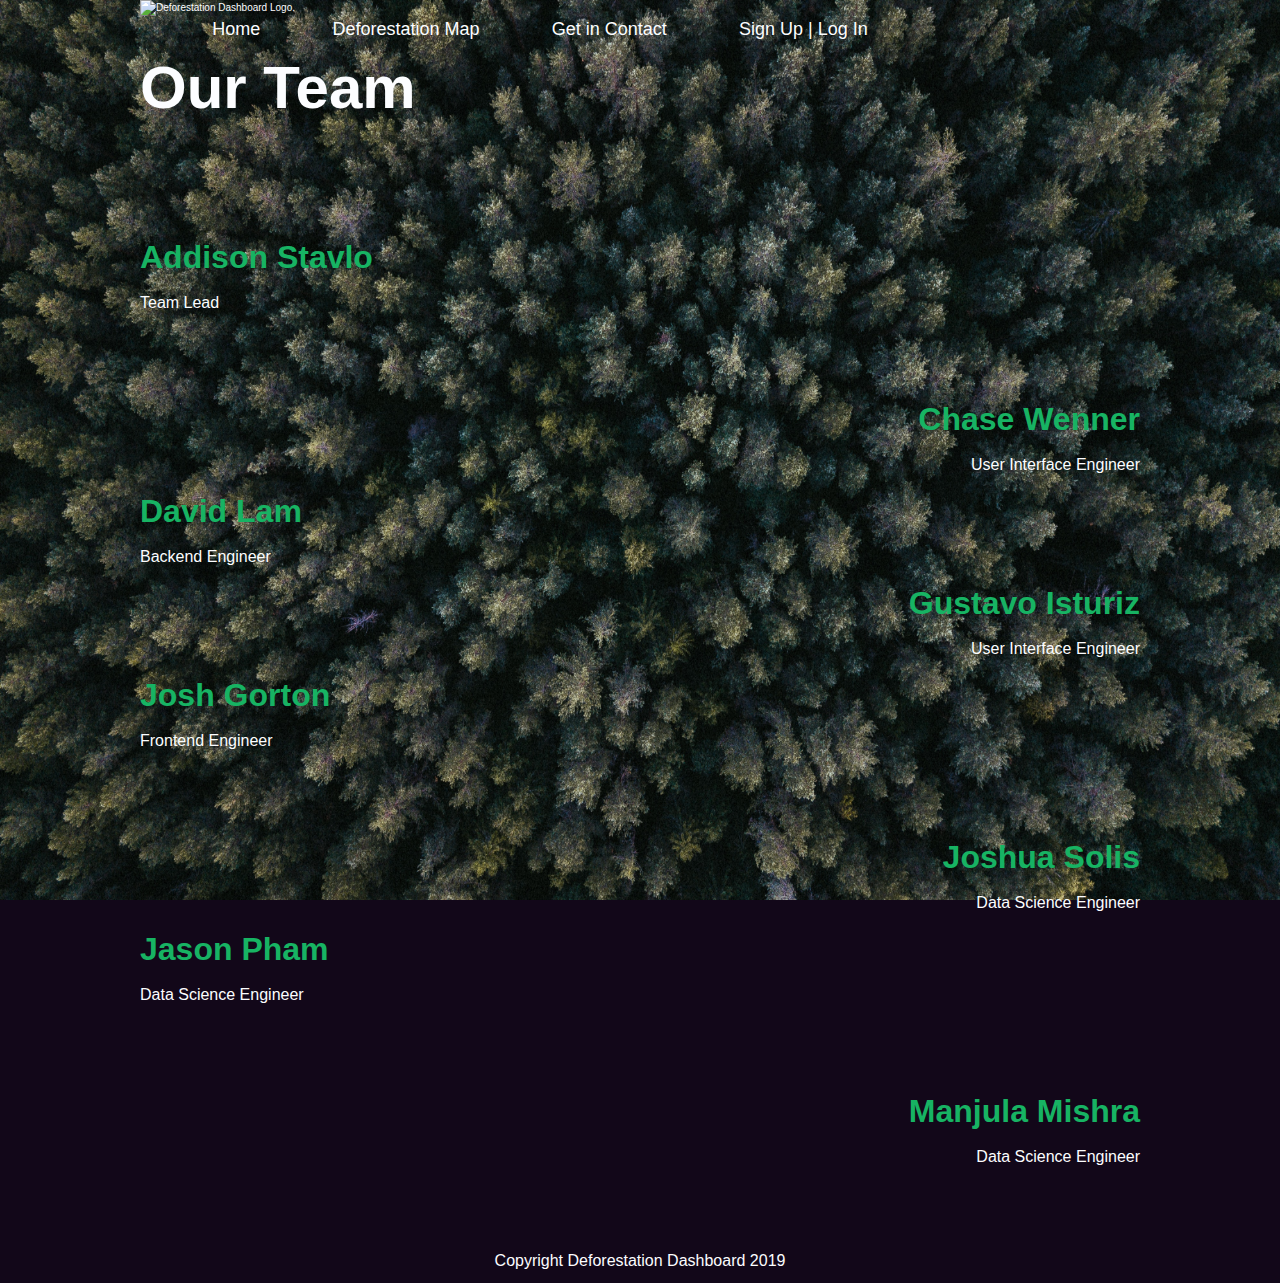
==== about.html @ 7e75ecd2 "Begin about page and tweaks" ====
<!doctype html>

<html lang="en">

<head>

    <meta charset="utf-8">
    <title>Deforestation Dashboard</title>
    <link rel="stylesheet" href="/css/index.css">
    <meta name="viewport" content="width=device-width, initial-scale=1">

</head>

<body>
    <div class="container">

        <div class="top-container-about">
            <div class="header-section">
                <img class="logo" src="./resources/tree-logo.png" alt="Deforestation Dashboard Logo.">
                <nav>
                    <a href="./index.html" id="home">Home</a>
                    <a href="https://focused-edison-779938.netlify.com/" id="dMap">Deforestation Map</a>
                    <a href="#" id="getInContact">Get in Contact</a>
                    <a href="#">Sign Up | Log In</a>
                </nav>
            </div>

            <div class="body-content">
                <img id="forest-about" src="./Resources/forest-about.jpg" alt="Overhead forest photograph.">
                <h1 style="margin-bottom: 10rem">Our Team</h1>
                <h2>Addison Stavlo</h2>
                <div class="paragraph-content">
                    <p>Team Lead</p>
                </div>
                <div id="right-about-paragraph">
                    <h2>Chase Wenner</h2>
                        <p>User Interface Engineer</p>
                </div>
                <h2>David Lam</h2>
                <div class="paragraph-content">
                    <p>Backend Engineer</p>
                    <div id="right-about-paragraph">
                        <h2>Gustavo Isturiz</h2>
                            <p>User Interface Engineer</p>
                    </div>
                    <h2>Josh Gorton</h2>
                    <div class="paragraph-content">
                        <p>Frontend Engineer</p>
                    </div>
                    <div id="right-about-paragraph">
                        <h2>Joshua Solis</h2>
                            <p>Data Science Engineer</p>
                    </div>
                    <h2>Jason Pham</h2>
                    <div class="paragraph-content">
                        <p>Data Science Engineer</p>
                    </div>
                    <div id="right-about-paragraph">
                        <h2>Manjula Mishra</h2>
                            <p>Data Science Engineer</p>
                    </div>
                </div>
            </div>

            <footer>
                <p>Copyright Deforestation Dashboard 2019</p>
            </footer>
</body>
---- css/index.css ----
@font-face {
  font-family: 'Lato';
  font-style: normal;
  font-weight: 400;
  src: local('Lato Regular'), local('Lato-Regular'), url(https://fonts.gstatic.com/s/lato/v15/S6uyw4BMUTPHjx4wWw.ttf) format('truetype');
}
@font-face {
  font-family: 'Work Sans';
  font-style: normal;
  font-weight: 400;
  src: local('Work Sans'), local('WorkSans-Regular'), url(https://fonts.gstatic.com/s/worksans/v4/QGYsz_wNahGAdqQ43Rh_fKDs.ttf) format('truetype');
}
/**
 * Global Reset of all HTML Elements
 *
 * Resetting all of our HTML Elements ensures a smoother
 * visual transition between browsers. If you don't believe me,
 * try temporarily commenting out this block of code, then go
 * and look at Mozilla versus Safari, both good browsers with
 * a good implementation of CSS. The thing is, all browser CSS
 * defaults are different and at the end of the day if visual
 * consistency is what we're shooting for, then we need to
 * make sure we're resetting all spacing elements.
 *
 */
html,
body {
  border: 0;
  font-family: "Helvetica-Neue", "Helvetica", Arial, sans-serif;
  line-height: 1.5;
  margin: 0;
  padding: 0;
}
div,
span,
object,
iframe,
img,
table,
caption,
thead,
tbody,
tfoot,
tr,
tr,
td,
article,
aside,
canvas,
details,
figure,
hgroup,
menu,
nav,
footer,
header,
section,
summary,
mark,
audio,
video {
  border: 0;
  margin: 0;
  padding: 0;
}
h1,
h2,
h3,
h4,
h5,
h6,
p,
blockquote,
pre,
a,
abbr,
address,
cit,
code,
del,
dfn,
em,
ins,
q,
samp,
small,
strong,
sub,
sup,
b,
i,
hr,
dl,
dt,
dd,
ol,
ul,
li,
fieldset,
legend,
label {
  border: 0;
  font-size: 100%;
  vertical-align: baseline;
  margin: 0;
  padding: 0;
}
article,
aside,
canvas,
figure,
figure img,
figcaption,
hgroup,
footer,
header,
nav,
section,
audio,
video {
  display: block;
}
table {
  border-collapse: separate;
  border-spacing: 0;
}
table caption,
table th,
table td {
  text-align: left;
  vertical-align: middle;
}
a img {
  border: 0;
}
:focus {
  outline: 0;
}
* {
  box-sizing: border-box;
}
html {
  font-size: 62.5%;
}
body {
  background-color: #120719;
  padding: 0 2rem;
}
html,
body {
  font-family: 'Work Sans', sans-serif;
  color: #FCFDFF;
}
h1,
h2,
h3,
h4,
h5 {
  font-family: 'Lato', sans-serif;
  color: #FCFDFF;
}
h1 {
  font-size: 4rem;
}
h2 {
  font-size: 3.2rem;
  padding-bottom: 10px;
}
h4 {
  font-size: 2.5rem;
  padding-bottom: 10px;
}
p {
  max-width: 50%;
  line-height: 1.5;
  font-size: 1.6rem;
  padding-bottom: 10px;
}
img {
  max-width: 100%;
  height: auto;
}
.container {
  max-width: 1000px;
  width: 100%;
  margin: 0 auto;
}
.header-section nav {
  display: flex;
  justify-content: space-evenly;
  width: 800px;
  font-size: 1.8rem;
}
@media (max-width: 840px) {
  .header-section nav {
    justify-content: space-evenly;
    font-size: 1.4rem;
  }
}
@media (max-width: 600px) {
  .header-section nav {
    justify-content: flex-end;
  }
}
.header-section nav a {
  color: #FCFDFF;
  text-decoration: none;
}
@media (max-width: 600px) {
  #dMap,
  #aboutUs,
  #getInContact,
  #home {
    display: none;
  }
}
.video-wrapper {
  height: 100vh;
}
.top-container .header-section {
  position: relative;
  width: 100%;
  height: 30vh;
  overflow: hidden;
  display: flex;
  align-items: flex-start;
  justify-content: space-around;
  margin: 30px 0;
  z-index: 1;
}
@media (max-width: 1040px) {
  .top-container .header-section {
    height: 20vh;
  }
}
@media (max-width: 840px) {
  .top-container .header-section {
    height: 50px;
    margin: 0;
    margin-top: 30px;
  }
}
#forestVideo {
  position: absolute;
  top: 0;
  left: 0;
  width: 100%;
}
h1 {
  font-size: 6rem;
}
@media (max-width: 1040px) {
  h1 {
    font-size: 4rem;
  }
}
@media (max-width: 840px) {
  h1 {
    font-size: 3rem;
  }
}
.top-container .title-section {
  position: relative;
  width: 100%;
  height: 70vh;
  overflow: hidden;
  z-index: 1;
}
@media (max-width: 1040px) {
  .top-container .title-section {
    height: 55vh;
  }
}
@media (max-width: 840px) {
  .top-container .title-section {
    height: 55vh;
  }
}
@media (max-width: 600px) {
  .top-container .title-section {
    height: 35vh;
  }
}
.top-container .title-section .title-button {
  background-color: #120719;
  color: #17B363;
  border-color: #17B363;
  opacity: 0.9;
  font-size: 1.6rem;
  margin-top: 32px;
  height: 6rem;
  width: 18rem;
  border-radius: 4px;
  cursor: pointer;
}
h2,
h4 {
  color: #17B363;
}
.contact {
  margin-top: 30px;
}
.top-content {
  margin-top: 50px 20px;
}
.paragraph-content {
  margin-bottom: 7rem;
}
#right-paragraph {
  display: flex;
  flex-direction: column;
  align-items: flex-end;
}
#right-about-paragraph {
  display: flex;
  flex-direction: column;
  align-items: flex-end;
}
#right-paragraph .paragraph-content {
  display: flex;
  flex-direction: column;
  align-items: flex-end;
}
footer {
  margin-top: 30px;
  width: 100%;
  display: flex;
  justify-content: center;
}
.top-container-about .header-section nav {
  display: flex;
  justify-content: space-evenly;
  width: 800px;
  font-size: 1.8rem;
}
@media (max-width: 840px) {
  .top-container-about .header-section nav {
    justify-content: space-evenly;
    font-size: 1.4rem;
  }
}
@media (max-width: 600px) {
  .top-container-about .header-section nav {
    justify-content: flex-end;
  }
}
.top-container-about .header-section nav a {
  color: #FCFDFF;
  text-decoration: none;
}
#forest-about {
  position: absolute;
  top: 0;
  left: 0;
  height: 100vh;
  width: 100%;
  z-index: -1;
}
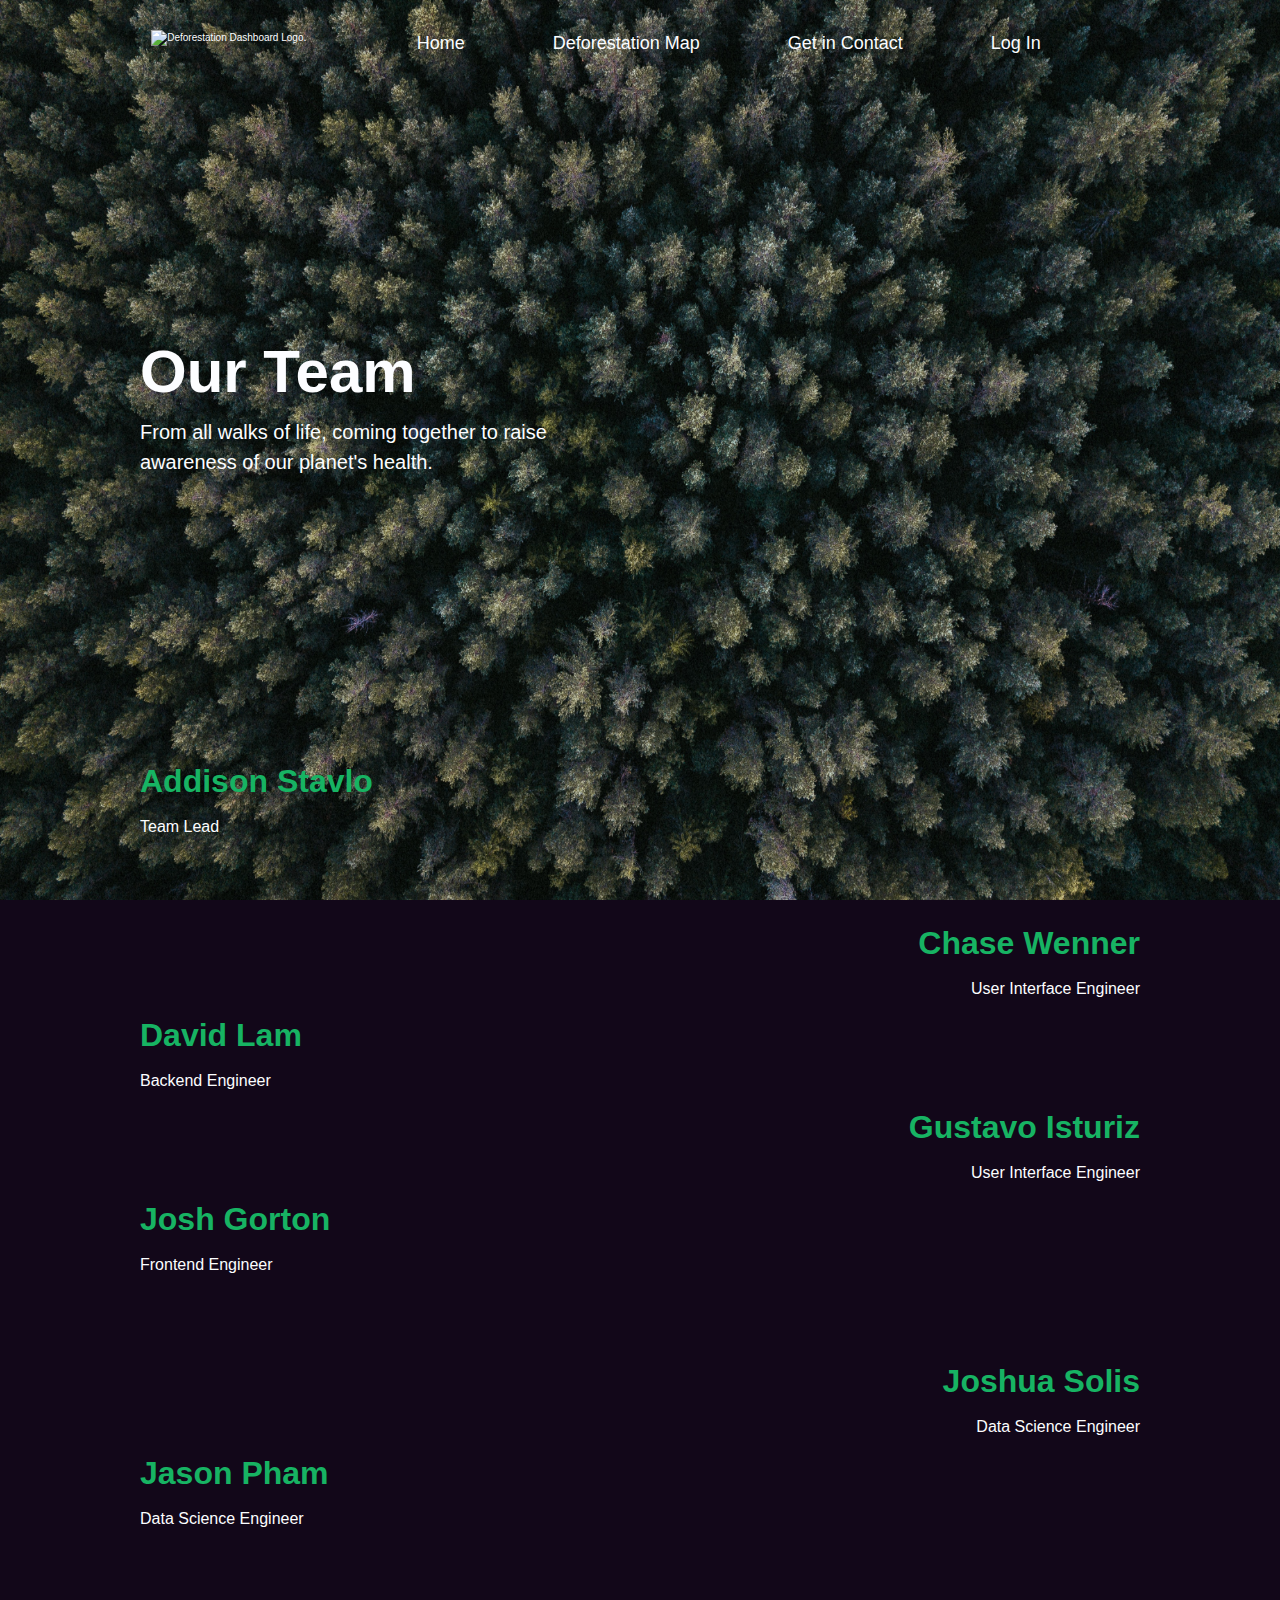
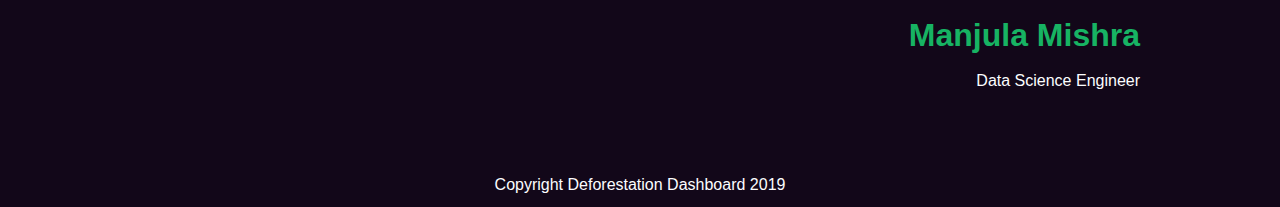
==== commit 8b210206: "Header fixes about page" ====
--- a/about.html
+++ b/about.html
@@ -21,13 +21,16 @@
                     <a href="./index.html" id="home">Home</a>
                     <a href="https://focused-edison-779938.netlify.com/" id="dMap">Deforestation Map</a>
                     <a href="#" id="getInContact">Get in Contact</a>
-                    <a href="#">Sign Up | Log In</a>
+                    <a href="#">Log In</a>
                 </nav>
             </div>
 
             <div class="body-content">
                 <img id="forest-about" src="./Resources/forest-about.jpg" alt="Overhead forest photograph.">
-                <h1 style="margin-bottom: 10rem">Our Team</h1>
+                <div class="title-content">
+                <h1>Our Team</h1>
+                <p >From all walks of life, coming together to raise awareness of our planet's health.</p>
+            </div>
                 <h2>Addison Stavlo</h2>
                 <div class="paragraph-content">
                     <p>Team Lead</p>
--- a/css/index.css
+++ b/css/index.css
@@ -327,26 +327,22 @@
   display: flex;
   justify-content: center;
 }
-.top-container-about .header-section nav {
-  display: flex;
-  justify-content: space-evenly;
-  width: 800px;
-  font-size: 1.8rem;
-}
-@media (max-width: 840px) {
-  .top-container-about .header-section nav {
-    justify-content: space-evenly;
-    font-size: 1.4rem;
-  }
-}
-@media (max-width: 600px) {
-  .top-container-about .header-section nav {
-    justify-content: flex-end;
-  }
-}
-.top-container-about .header-section nav a {
-  color: #FCFDFF;
-  text-decoration: none;
+.top-container-about .header-section {
+  position: relative;
+  width: 100%;
+  overflow: hidden;
+  display: flex;
+  align-items: flex-start;
+  justify-content: space-around;
+  margin: 30px 0;
+  z-index: 1;
+}
+.title-content h1 {
+  margin-top: 27rem;
+}
+.title-content p {
+  margin-bottom: 27rem;
+  font-size: 2rem;
 }
 #forest-about {
   position: absolute;
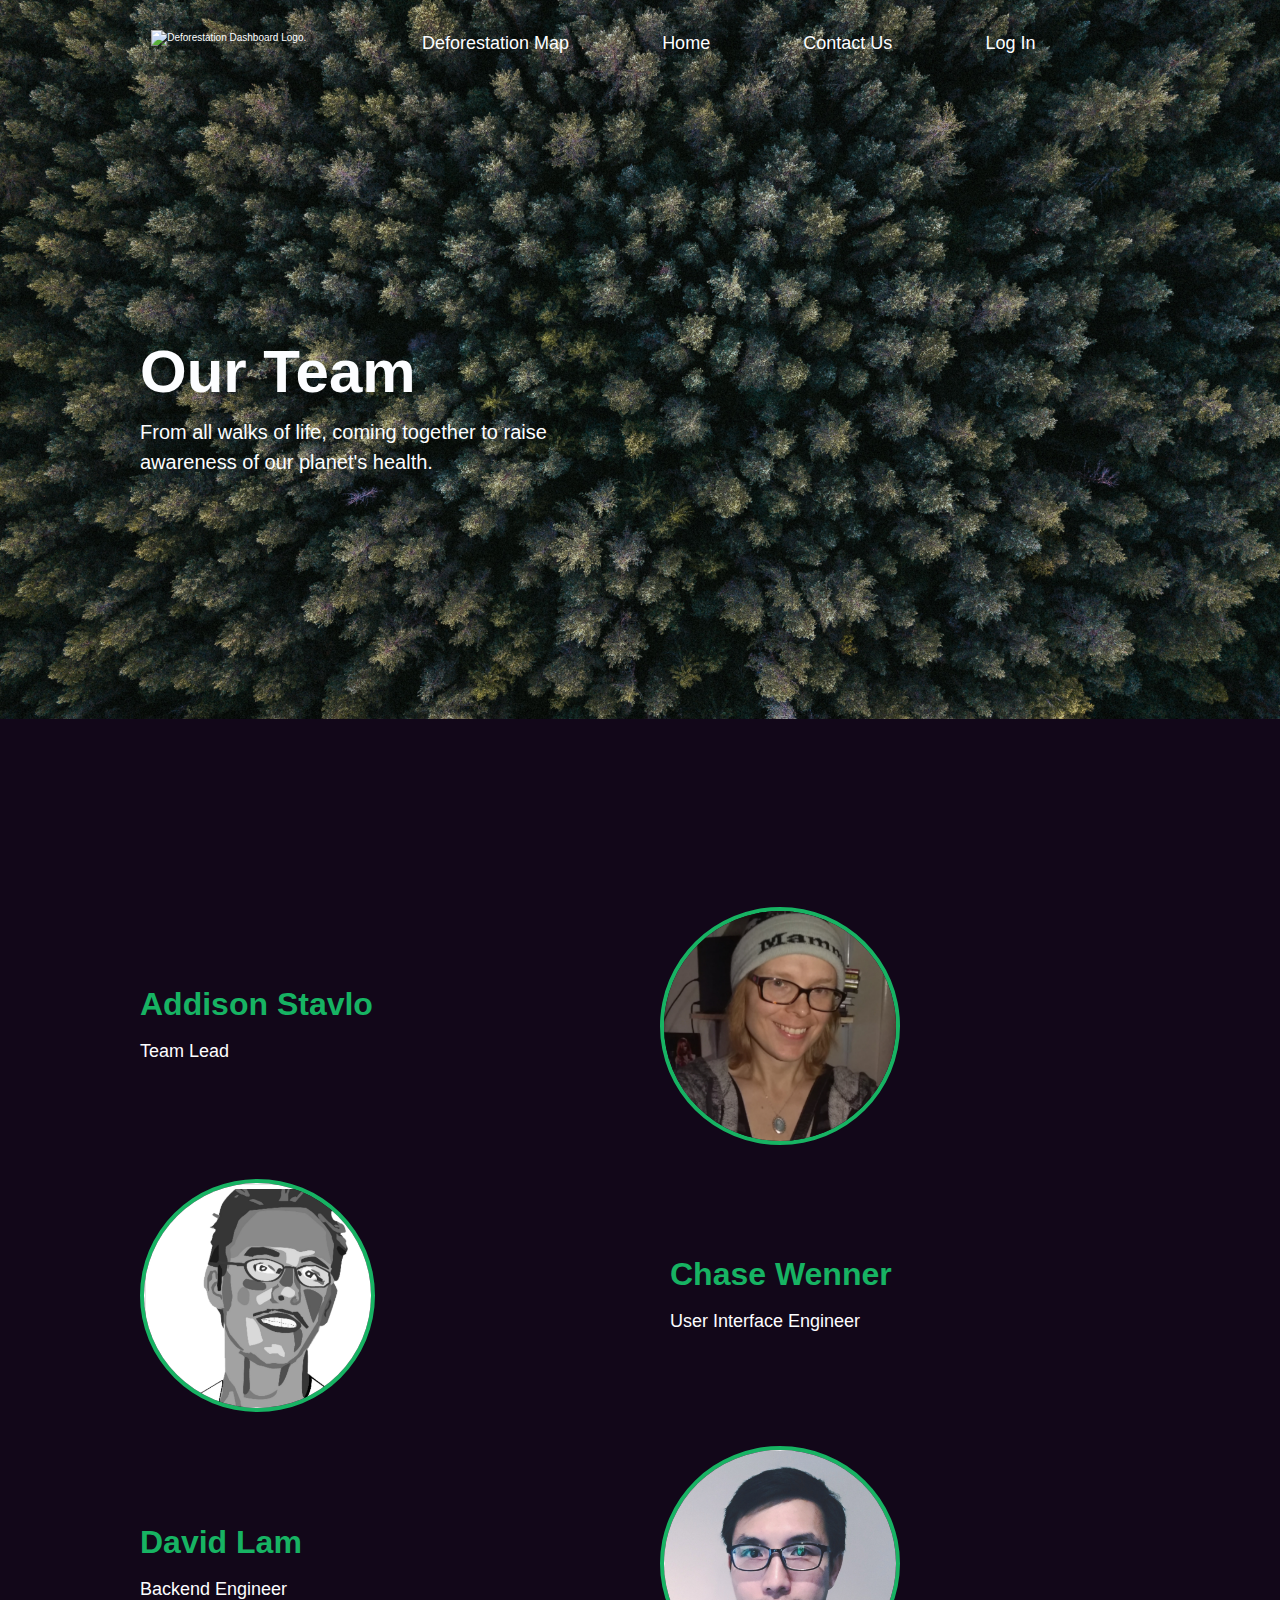
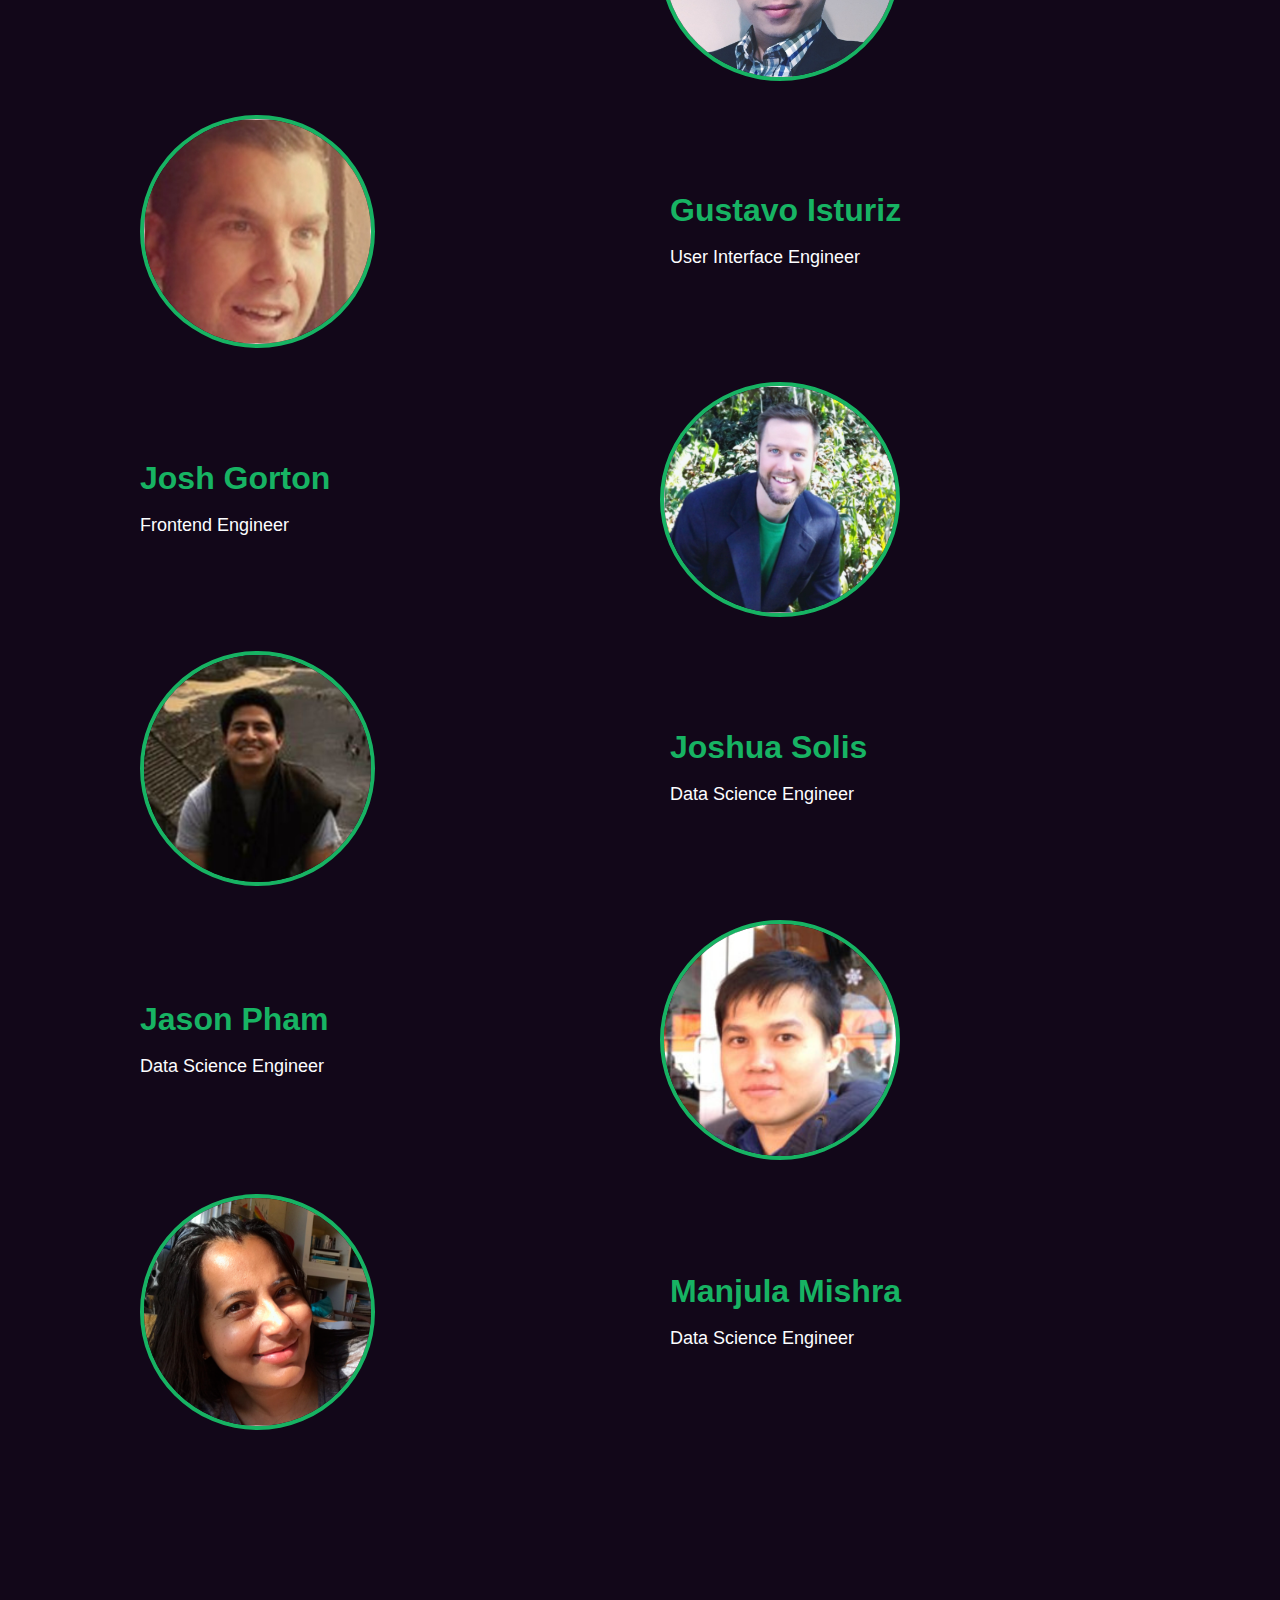
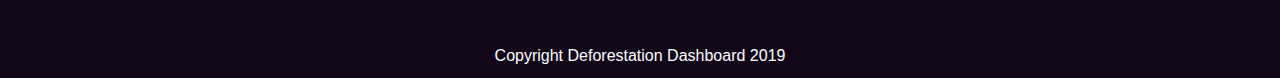
==== commit d793f18d: "About page pictures and information added" ====
--- a/about.html
+++ b/about.html
@@ -1,71 +1,156 @@
 <!doctype html>
-
 <html lang="en">
 
 <head>
 
     <meta charset="utf-8">
-    <title>Deforestation Dashboard</title>
+    <title>Deforestation Dashboard - About</title>
     <link rel="stylesheet" href="/css/index.css">
     <meta name="viewport" content="width=device-width, initial-scale=1">
 
 </head>
 
 <body>
+
     <div class="container">
 
         <div class="top-container-about">
+
             <div class="header-section">
                 <img class="logo" src="./resources/tree-logo.png" alt="Deforestation Dashboard Logo.">
                 <nav>
+                    <a href="https://focused-edison-779938.netlify.com/" id="dMap">Deforestation Map</a>
                     <a href="./index.html" id="home">Home</a>
-                    <a href="https://focused-edison-779938.netlify.com/" id="dMap">Deforestation Map</a>
-                    <a href="#" id="getInContact">Get in Contact</a>
+                    <a href="mailto:hi@deforestation.org" id="getInContact">Contact Us</a>
                     <a href="#">Log In</a>
                 </nav>
             </div>
 
-            <div class="body-content">
+            <div class="top-content">
                 <img id="forest-about" src="./Resources/forest-about.jpg" alt="Overhead forest photograph.">
+
                 <div class="title-content">
-                <h1>Our Team</h1>
-                <p >From all walks of life, coming together to raise awareness of our planet's health.</p>
+                    <h1>Our Team</h1>
+                    <p>From all walks of life, coming together to raise awareness of our planet's health.</p>
+                </div>
+
             </div>
-                <h2>Addison Stavlo</h2>
-                <div class="paragraph-content">
+
+        </div>
+
+        <div class="body-content-about">
+
+            <div class="content-section">
+
+                <div class="text-content">
+                    <h2>Addison Stavlo</h2>
                     <p>Team Lead</p>
                 </div>
-                <div id="right-about-paragraph">
-                    <h2>Chase Wenner</h2>
-                        <p>User Interface Engineer</p>
+
+                <div class="img-content">
+                    <img src="./Resources/addison.png" alt="Addison Stavlo">
                 </div>
-                <h2>David Lam</h2>
-                <div class="paragraph-content">
-                    <p>Backend Engineer</p>
-                    <div id="right-about-paragraph">
-                        <h2>Gustavo Isturiz</h2>
-                            <p>User Interface Engineer</p>
-                    </div>
-                    <h2>Josh Gorton</h2>
-                    <div class="paragraph-content">
-                        <p>Frontend Engineer</p>
-                    </div>
-                    <div id="right-about-paragraph">
-                        <h2>Joshua Solis</h2>
-                            <p>Data Science Engineer</p>
-                    </div>
-                    <h2>Jason Pham</h2>
-                    <div class="paragraph-content">
-                        <p>Data Science Engineer</p>
-                    </div>
-                    <div id="right-about-paragraph">
-                        <h2>Manjula Mishra</h2>
-                            <p>Data Science Engineer</p>
-                    </div>
-                </div>
+
             </div>
 
-            <footer>
-                <p>Copyright Deforestation Dashboard 2019</p>
-            </footer>
+            <div class="content-section inverse-content">
+
+                <div class="img-content">
+                    <img src="./Resources/chase.png" alt="Chase Wenner">
+                </div>
+
+                <div class="text-content">
+                    <h2>Chase Wenner</h2>
+                    <p>User Interface Engineer</p>
+                </div>
+
+            </div>
+
+            <div class="content-section">
+
+                <div class="text-content">
+                    <h2>David Lam</h2>
+                    <p>Backend Engineer</p>
+                </div>
+
+                <div class="img-content">
+                    <img src="./Resources/david.png" alt="David Lam">
+                </div>
+
+            </div>
+
+            <div class="content-section inverse-content">
+
+                <div class="img-content">
+                    <img src="./Resources/gustavo.png" alt="Gustavo Isturiz">
+                </div>
+
+                <div class="text-content">
+                    <h2>Gustavo Isturiz</h2>
+                    <p>User Interface Engineer</p>
+                </div>
+
+            </div>
+
+            <div class="content-section">
+
+                <div class="text-content">
+                    <h2>Josh Gorton</h2>
+                    <p>Frontend Engineer</p>
+                </div>
+
+                <div class="img-content">
+                    <img src="./Resources/josh.png" alt="Josh Gorton">
+                </div>
+
+            </div>
+
+            <div class="content-section inverse-content">
+
+                <div class="img-content">
+                    <img src="./Resources/joshua.png" alt="Joshua Solis">
+                </div>
+
+                <div class="text-content">
+                    <h2>Joshua Solis</h2>
+                    <p>Data Science Engineer</p>
+                </div>
+
+            </div>
+
+        <div class="content-section">
+
+            <div class="text-content">
+                <h2>Jason Pham</h2>
+                <p>Data Science Engineer</p>
+            </div>
+
+            <div class="img-content">
+                <img src="./Resources/jason.jpeg" alt="Jason Pham">
+            </div>
+
+        </div>
+
+        <div class="content-section inverse-content">
+
+            <div class="img-content">
+                <img src="./Resources/manjula.png" alt="Manjula Mishra">
+            </div>
+
+            <div class="text-content">
+                <h2>Manjula Mishra</h2>
+                <p>Data Science Engineer</p>
+            </div>
+
+        </div>
+
+    </div>
+
+
+    </div>
+
+    <footer>
+        <p>Copyright Deforestation Dashboard 2019</p>
+    </footer>
+
 </body>--- a/css/index.css
+++ b/css/index.css
@@ -187,6 +187,7 @@
 }
 .header-section nav {
   display: flex;
+  align-items: center;
   justify-content: space-evenly;
   width: 800px;
   font-size: 1.8rem;
@@ -199,20 +200,12 @@
 }
 @media (max-width: 600px) {
   .header-section nav {
-    justify-content: flex-end;
+    font-size: 1.2rem;
   }
 }
 .header-section nav a {
   color: #FCFDFF;
   text-decoration: none;
-}
-@media (max-width: 600px) {
-  #dMap,
-  #aboutUs,
-  #getInContact,
-  #home {
-    display: none;
-  }
 }
 .video-wrapper {
   height: 100vh;
@@ -311,11 +304,6 @@
   flex-direction: column;
   align-items: flex-end;
 }
-#right-about-paragraph {
-  display: flex;
-  flex-direction: column;
-  align-items: flex-end;
-}
 #right-paragraph .paragraph-content {
   display: flex;
   flex-direction: column;
@@ -348,7 +336,75 @@
   position: absolute;
   top: 0;
   left: 0;
-  height: 100vh;
   width: 100%;
   z-index: -1;
 }
+.body-content-about {
+  padding: 15rem 0;
+  width: 100%;
+}
+.body-content-about .content-section {
+  width: 100%;
+  display: flex;
+  flex-wrap: wrap;
+  justify-content: space-between;
+  align-items: center;
+}
+@media (max-width: 840px) {
+  .body-content-about .content-section {
+    flex-direction: column;
+    align-content: center;
+    padding-bottom: 20px;
+  }
+}
+.body-content-about .content-section .text-content {
+  width: 48%;
+}
+.body-content-about .content-section .text-content p {
+  font-size: 1.8rem;
+}
+@media (max-width: 840px) {
+  .body-content-about .content-section .text-content {
+    width: 100%;
+    padding: 0 20px;
+  }
+}
+.body-content-about .content-section .img-content {
+  width: 48%;
+}
+@media (max-width: 840px) {
+  .body-content-about .content-section .img-content {
+    width: 100%;
+    margin: 0;
+    padding: 0px 25px;
+  }
+}
+.body-content-about .content-section .img-content img {
+  border-radius: 50%;
+  height: 50%;
+  width: 50%;
+  border: 4px solid #17B363;
+}
+.body-content-about .inverse-content {
+  width: 100%;
+  padding: 30px 0;
+  display: flex;
+  flex-wrap: wrap;
+  justify-content: space-between;
+  align-items: center;
+}
+@media (max-width: 840px) {
+  .body-content-about .inverse-content {
+    flex-direction: column-reverse;
+    align-content: center;
+    padding-bottom: 20px;
+  }
+}
+.body-content-about .inverse-content .text-content {
+  padding-left: 1%;
+  padding-right: 0;
+}
+.body-content-about .inverse-content .img-content {
+  padding-right: 1%;
+  padding-left: 0;
+}
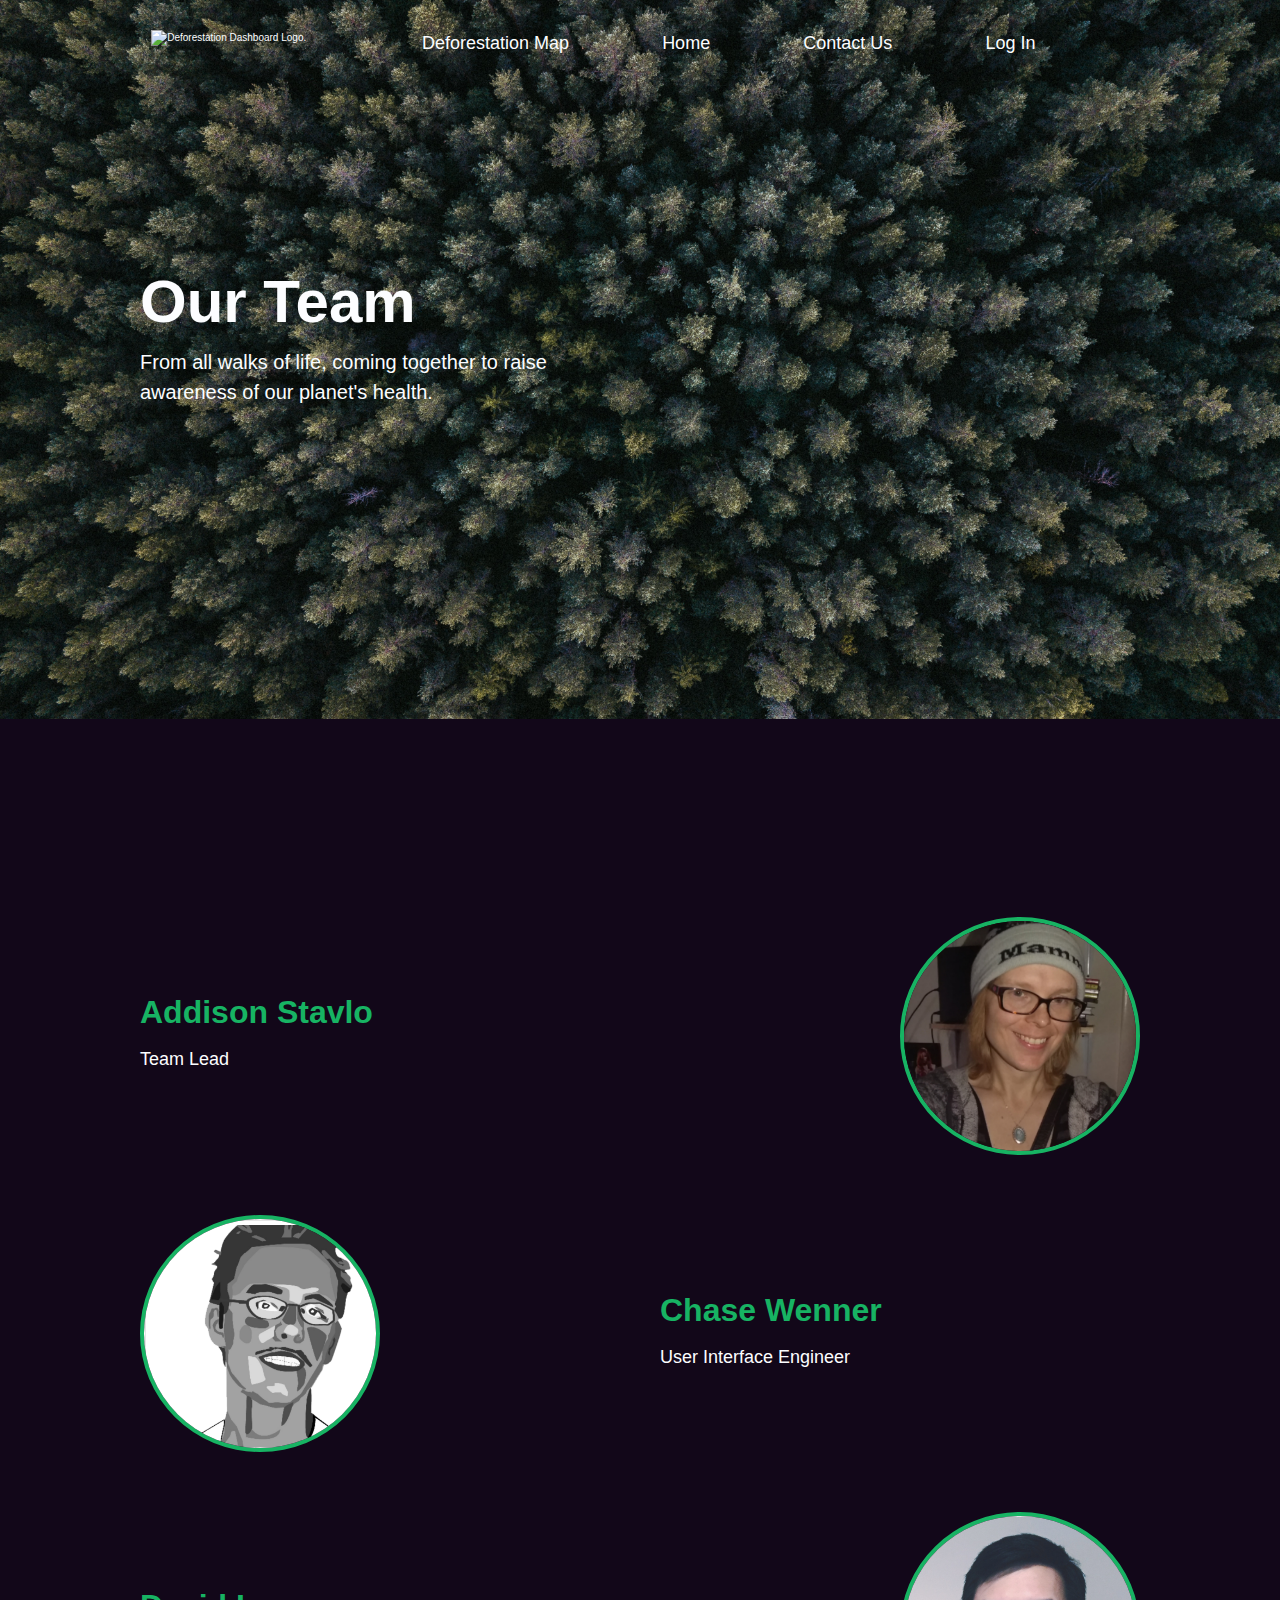
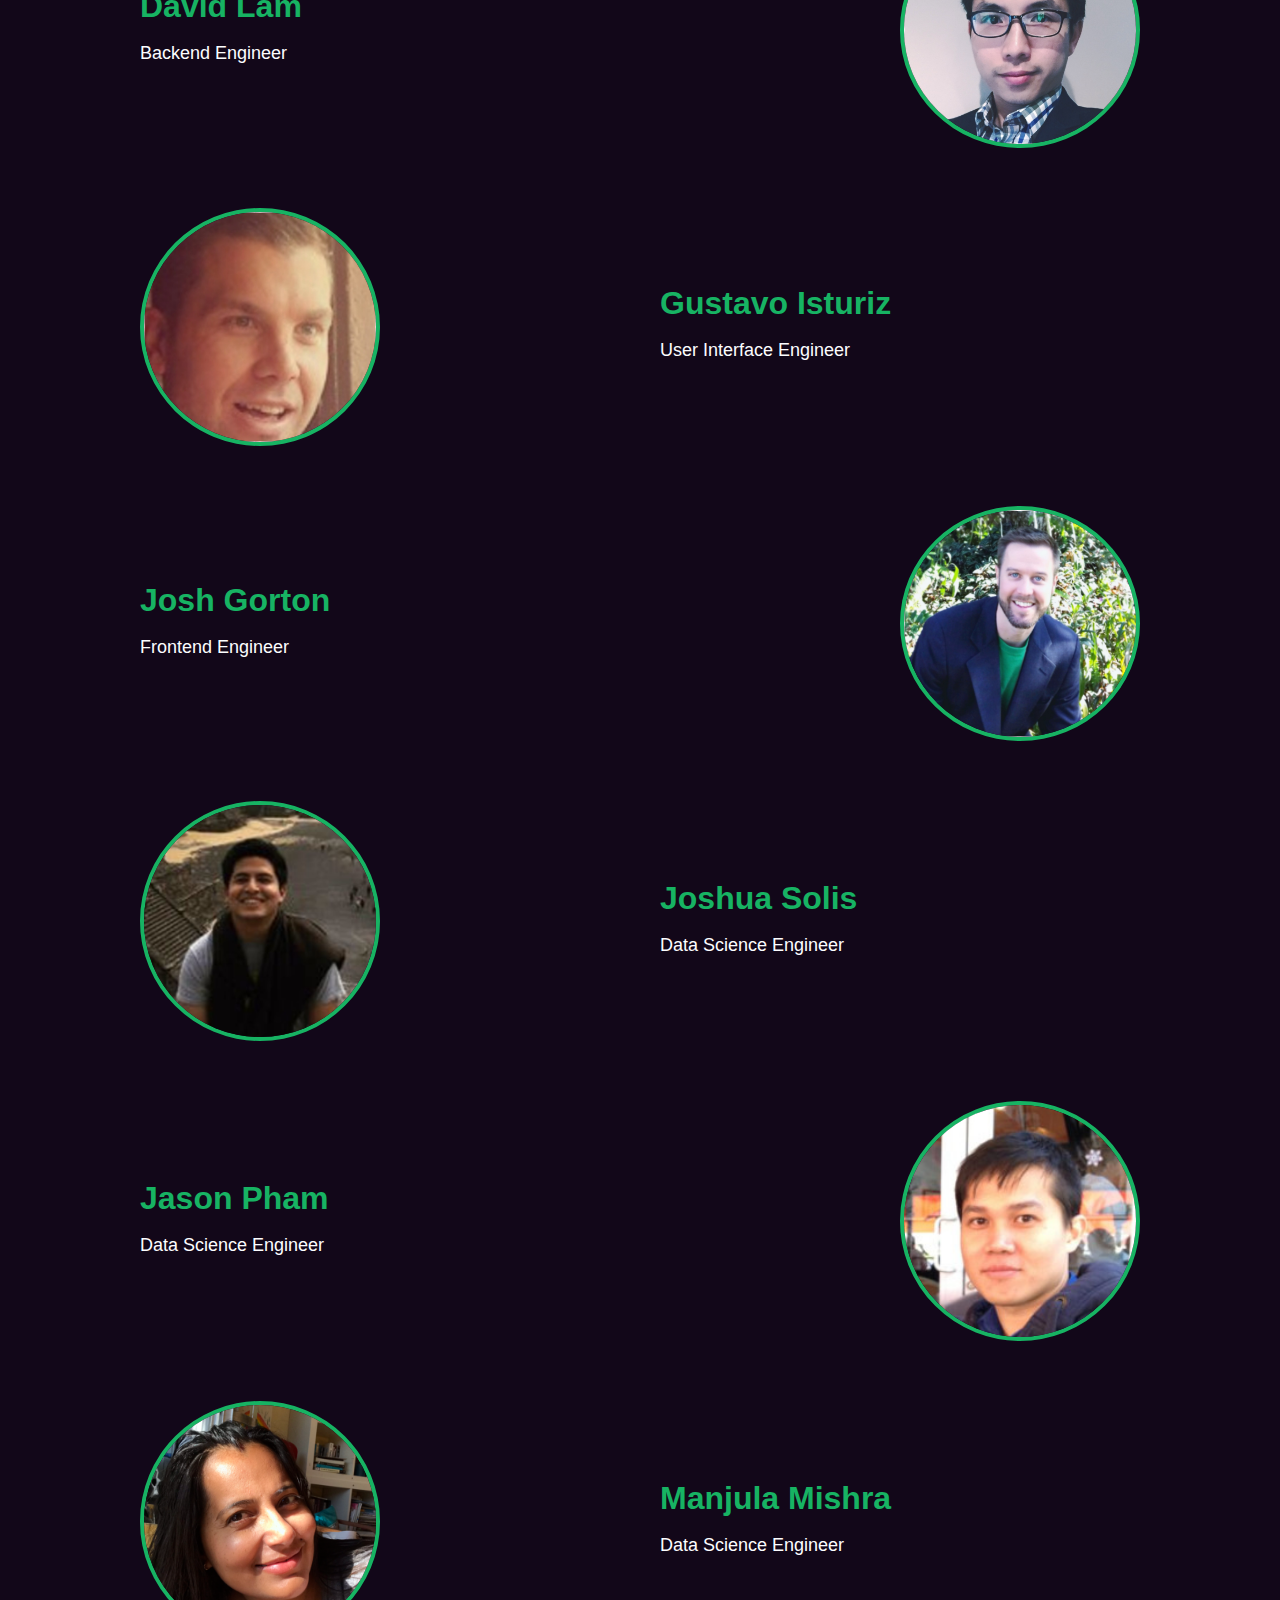
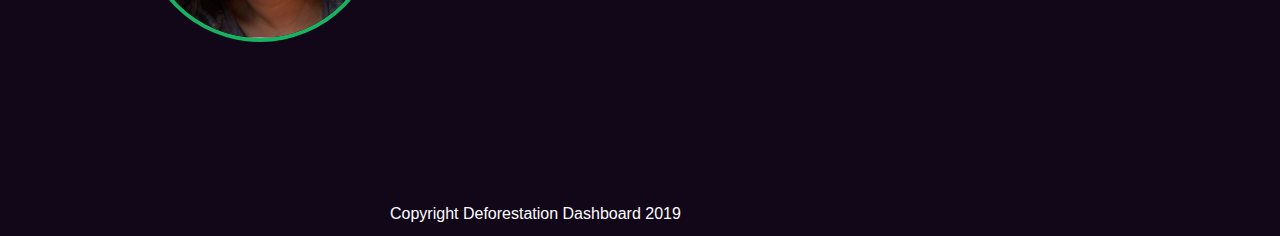
==== commit e8fd6ab1: "Home page icons and responsiveness fixes" ====
--- a/about.html
+++ b/about.html
@@ -7,6 +7,9 @@
     <title>Deforestation Dashboard - About</title>
     <link rel="stylesheet" href="/css/index.css">
     <meta name="viewport" content="width=device-width, initial-scale=1">
+    <!-- Font Awesome -->
+    <link rel="stylesheet" href="https://use.fontawesome.com/releases/v5.8.1/css/all.css"
+        integrity="sha384-50oBUHEmvpQ+1lW4y57PTFmhCaXp0ML5d60M1M7uH2+nqUivzIebhndOJK28anvf" crossorigin="anonymous" />
 
 </head>
 
@@ -45,6 +48,8 @@
                 <div class="text-content">
                     <h2>Addison Stavlo</h2>
                     <p>Team Lead</p>
+                    <a href="https://github.com/Addison-Stavlo" target="_blank"><i class="fab fa-github-square fa-3x"
+                            style="color:#17B363;"></i></a>
                 </div>
 
                 <div class="img-content">
@@ -55,13 +60,15 @@
 
             <div class="content-section inverse-content">
 
-                <div class="img-content">
+                <div class="img-content-inverse">
                     <img src="./Resources/chase.png" alt="Chase Wenner">
                 </div>
 
                 <div class="text-content">
                     <h2>Chase Wenner</h2>
                     <p>User Interface Engineer</p>
+                    <a href="https://github.com/chasester" target="_blank"><i class="fab fa-github-square fa-3x"
+                            style="color:#17B363;"></i></a>
                 </div>
 
             </div>
@@ -71,6 +78,8 @@
                 <div class="text-content">
                     <h2>David Lam</h2>
                     <p>Backend Engineer</p>
+                    <a href="https://github.com/DavidLam89" target="_blank"><i class="fab fa-github-square fa-3x"
+                            style="color:#17B363;"></i></a>
                 </div>
 
                 <div class="img-content">
@@ -81,13 +90,15 @@
 
             <div class="content-section inverse-content">
 
-                <div class="img-content">
+                <div class="img-content-inverse">
                     <img src="./Resources/gustavo.png" alt="Gustavo Isturiz">
                 </div>
 
                 <div class="text-content">
                     <h2>Gustavo Isturiz</h2>
                     <p>User Interface Engineer</p>
+                    <a href="https://github.com/gisturiz" target="_blank"><i class="fab fa-github-square fa-3x"
+                            style="color:#17B363;"></i></a>
                 </div>
 
             </div>
@@ -97,6 +108,8 @@
                 <div class="text-content">
                     <h2>Josh Gorton</h2>
                     <p>Frontend Engineer</p>
+                    <a href="https://github.com/jjgorton" target="_blank"><i class="fab fa-github-square fa-3x"
+                            style="color:#17B363;"></i></a>
                 </div>
 
                 <div class="img-content">
@@ -107,50 +120,58 @@
 
             <div class="content-section inverse-content">
 
-                <div class="img-content">
+                <div class="img-content-inverse">
                     <img src="./Resources/joshua.png" alt="Joshua Solis">
                 </div>
 
                 <div class="text-content">
                     <h2>Joshua Solis</h2>
                     <p>Data Science Engineer</p>
+                    <a href="https://github.com/joshdsolis" target="_blank"><i class="fab fa-github-square fa-3x"
+                            style="color:#17B363;"></i></a>
                 </div>
 
             </div>
 
-        <div class="content-section">
+            <div class="content-section">
 
-            <div class="text-content">
-                <h2>Jason Pham</h2>
-                <p>Data Science Engineer</p>
+                <div class="text-content">
+                    <h2>Jason Pham</h2>
+                    <p>Data Science Engineer</p>
+                    <a href="https://github.com/extrajp2014" target="_blank"><i class="fab fa-github-square fa-3x"
+                            style="color:#17B363;"></i></a>
+                </div>
+
+                <div class="img-content">
+                    <img src="./Resources/jason.jpeg" alt="Jason Pham">
+                </div>
+
             </div>
 
-            <div class="img-content">
-                <img src="./Resources/jason.jpeg" alt="Jason Pham">
+            <div class="content-section inverse-content">
+
+                <div class="img-content-inverse">
+                    <img src="./Resources/manjula.png" alt="Manjula Mishra">
+                </div>
+
+                <div class="text-content">
+                    <h2>Manjula Mishra</h2>
+                    <p>Data Science Engineer</p>
+                    <a href="https://github.com/manjulamishra" target="_blank"><i class="fab fa-github-square fa-3x"
+                            style="color:#17B363;"></i></a>
+                </div>
+
             </div>
 
         </div>
 
-        <div class="content-section inverse-content">
-
-            <div class="img-content">
-                <img src="./Resources/manjula.png" alt="Manjula Mishra">
-            </div>
-
-            <div class="text-content">
-                <h2>Manjula Mishra</h2>
-                <p>Data Science Engineer</p>
-            </div>
-
-        </div>
-
-    </div>
+        <footer>
+            <p>Copyright Deforestation Dashboard 2019</p>
+        </footer>
 
 
     </div>
 
-    <footer>
-        <p>Copyright Deforestation Dashboard 2019</p>
-    </footer>
+</body>
 
-</body>+</html>--- a/css/index.css
+++ b/css/index.css
@@ -261,17 +261,17 @@
 }
 @media (max-width: 1040px) {
   .top-container .title-section {
-    height: 55vh;
+    height: 45vh;
   }
 }
 @media (max-width: 840px) {
   .top-container .title-section {
-    height: 55vh;
+    height: 45vh;
   }
 }
 @media (max-width: 600px) {
   .top-container .title-section {
-    height: 35vh;
+    height: 25vh;
   }
 }
 .top-container .title-section .title-button {
@@ -286,6 +286,13 @@
   border-radius: 4px;
   cursor: pointer;
 }
+@media (max-width: 840px) {
+  .top-container .title-section .title-button {
+    height: 4rem;
+    width: 14rem;
+    font-size: 1.4rem;
+  }
+}
 h2,
 h4 {
   color: #17B363;
@@ -296,18 +303,30 @@
 .top-content {
   margin-top: 50px 20px;
 }
-.paragraph-content {
-  margin-bottom: 7rem;
+.left-paragraph {
+  display: flex;
+  align-items: center;
+  margin: 7rem 0;
 }
 #right-paragraph {
+  display: flex;
+  align-items: center;
+  margin: 7rem 0;
+}
+#right-paragraph .paragraph-content {
   display: flex;
   flex-direction: column;
   align-items: flex-end;
 }
-#right-paragraph .paragraph-content {
-  display: flex;
-  flex-direction: column;
-  align-items: flex-end;
+footer p {
+  width: 100%;
+  margin-top: 10rem;
+}
+@media (max-width: 840px) {
+  footer p {
+    font-size: 1rem;
+    margin-top: 5rem;
+  }
 }
 footer {
   margin-top: 30px;
@@ -325,12 +344,56 @@
   margin: 30px 0;
   z-index: 1;
 }
+@media (max-width: 1040px) {
+  .top-container-about .header-section {
+    margin: 10px 0;
+  }
+}
+@media (max-width: 840px) {
+  .top-container-about .header-section {
+    margin-top: 5px;
+  }
+}
+.title-content {
+  margin-top: 20rem;
+}
+@media (max-width: 1040px) {
+  .title-content {
+    margin-top: 10rem;
+  }
+}
+@media (max-width: 840px) {
+  .title-content {
+    margin-top: 5rem;
+  }
+}
 .title-content h1 {
-  margin-top: 27rem;
+  margin-top: 5rem;
+}
+@media (max-width: 1040px) {
+  .title-content h1 {
+    margin-top: 10rem;
+  }
+}
+@media (max-width: 840px) {
+  .title-content h1 {
+    margin-top: 7rem;
+  }
 }
 .title-content p {
   margin-bottom: 27rem;
   font-size: 2rem;
+}
+@media (max-width: 840px) {
+  .title-content p {
+    font-size: 1.4rem;
+    margin-bottom: 25rem;
+  }
+}
+@media (max-width: 600px) {
+  .title-content p {
+    margin-bottom: 5rem;
+  }
 }
 #forest-about {
   position: absolute;
@@ -340,11 +403,22 @@
   z-index: -1;
 }
 .body-content-about {
-  padding: 15rem 0;
-  width: 100%;
+  padding-top: 20rem;
+  width: 100%;
+}
+@media (max-width: 1040px) {
+  .body-content-about {
+    padding-top: 5rem;
+  }
+}
+@media (max-width: 840px) {
+  .body-content-about {
+    padding-top: 0;
+  }
 }
 .body-content-about .content-section {
   width: 100%;
+  padding: 30px 0;
   display: flex;
   flex-wrap: wrap;
   justify-content: space-between;
@@ -365,18 +439,22 @@
 }
 @media (max-width: 840px) {
   .body-content-about .content-section .text-content {
+    display: flex;
+    flex-direction: column;
+    align-items: center;
+    justify-content: center;
     width: 100%;
-    padding: 0 20px;
   }
 }
 .body-content-about .content-section .img-content {
   width: 48%;
+  display: flex;
+  justify-content: flex-end;
 }
 @media (max-width: 840px) {
   .body-content-about .content-section .img-content {
-    width: 100%;
-    margin: 0;
-    padding: 0px 25px;
+    justify-content: center;
+    margin: 20px;
   }
 }
 .body-content-about .content-section .img-content img {
@@ -385,6 +463,23 @@
   width: 50%;
   border: 4px solid #17B363;
 }
+.body-content-about .content-section .img-content-inverse {
+  width: 48%;
+  display: flex;
+  justify-content: flex-start;
+}
+@media (max-width: 840px) {
+  .body-content-about .content-section .img-content-inverse {
+    justify-content: center;
+    margin: 20px;
+  }
+}
+.body-content-about .content-section .img-content-inverse img {
+  border-radius: 50%;
+  height: 50%;
+  width: 50%;
+  border: 4px solid #17B363;
+}
 .body-content-about .inverse-content {
   width: 100%;
   padding: 30px 0;
@@ -401,10 +496,15 @@
   }
 }
 .body-content-about .inverse-content .text-content {
-  padding-left: 1%;
-  padding-right: 0;
-}
-.body-content-about .inverse-content .img-content {
-  padding-right: 1%;
-  padding-left: 0;
-}
+  width: 48%;
+}
+.body-content-about .inverse-content .text-content p {
+  font-size: 1.8rem;
+}
+@media (max-width: 840px) {
+  .body-content-about .inverse-content .text-content {
+    display: flex;
+    flex-direction: column;
+    width: 100%;
+  }
+}
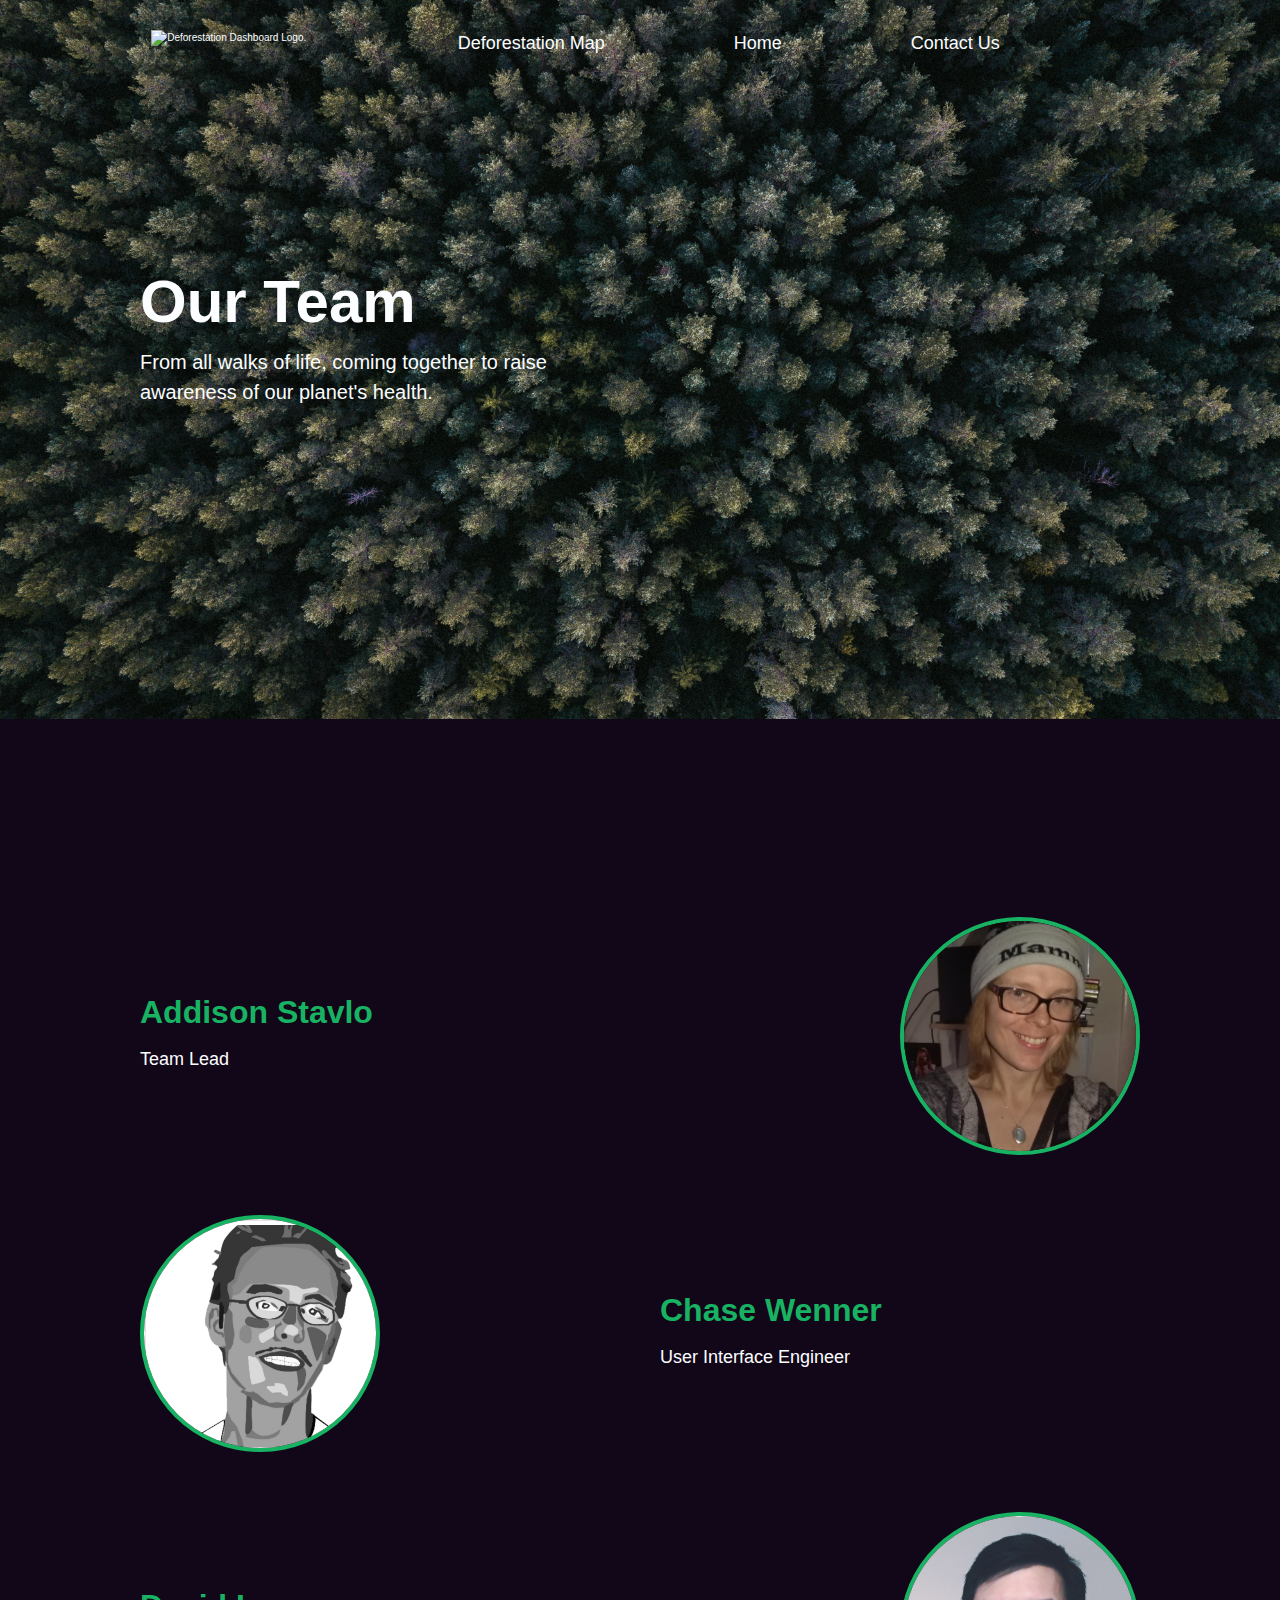
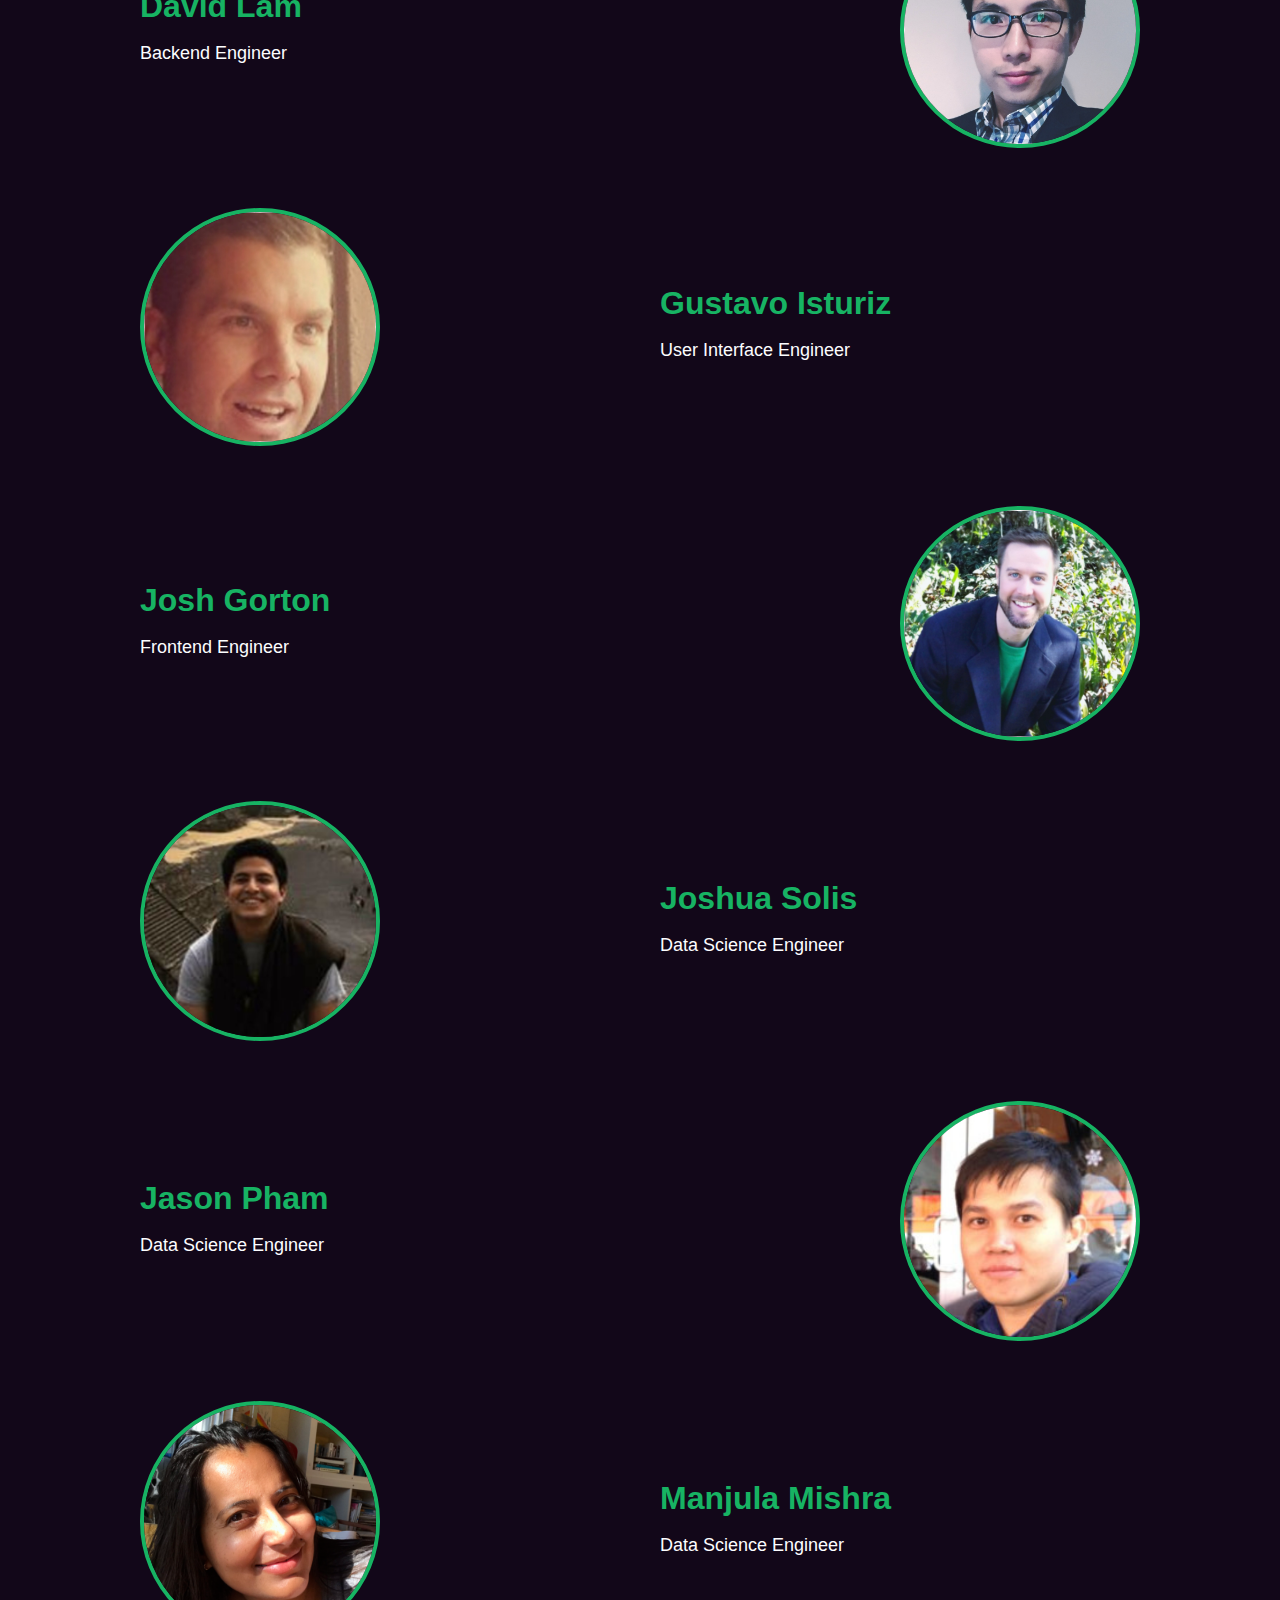
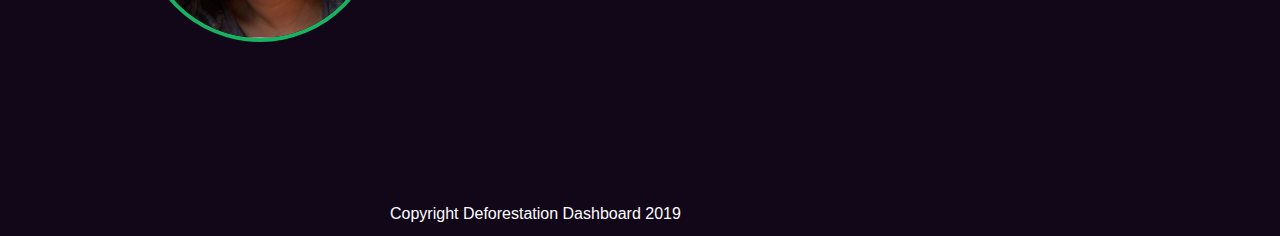
==== commit 371b31d3: "carousel added to home page" ====
--- a/about.html
+++ b/about.html
@@ -25,7 +25,6 @@
                     <a href="https://focused-edison-779938.netlify.com/" id="dMap">Deforestation Map</a>
                     <a href="./index.html" id="home">Home</a>
                     <a href="mailto:hi@deforestation.org" id="getInContact">Contact Us</a>
-                    <a href="#">Log In</a>
                 </nav>
             </div>
 
--- a/css/index.css
+++ b/css/index.css
@@ -297,26 +297,68 @@
 h4 {
   color: #17B363;
 }
-.contact {
-  margin-top: 30px;
-}
-.top-content {
+.body-content {
+  max-width: 1000px;
+  margin: 0 auto;
+}
+.body-content .top-content {
   margin-top: 50px 20px;
 }
-.left-paragraph {
+.body-content .left-paragraph {
   display: flex;
   align-items: center;
   margin: 7rem 0;
 }
-#right-paragraph {
+@media (max-width: 840px) {
+  .body-content .left-paragraph {
+    flex-direction: column;
+  }
+}
+.body-content .left-paragraph .paragraph-content {
+  text-align: justify;
+}
+@media (max-width: 840px) {
+  .body-content .left-paragraph .paragraph-content p {
+    max-width: 100%;
+  }
+}
+.body-content .left-paragraph .right-icon {
+  margin-right: 15rem;
+}
+@media (max-width: 840px) {
+  .body-content .left-paragraph .right-icon {
+    margin-right: 0;
+  }
+}
+.body-content .right-paragraph {
   display: flex;
   align-items: center;
   margin: 7rem 0;
 }
-#right-paragraph .paragraph-content {
+@media (max-width: 840px) {
+  .body-content .right-paragraph {
+    flex-direction: column-reverse;
+    align-content: center;
+  }
+}
+.body-content .right-paragraph .paragraph-content {
   display: flex;
   flex-direction: column;
   align-items: flex-end;
+  text-align: justify;
+}
+@media (max-width: 840px) {
+  .body-content .right-paragraph .paragraph-content p {
+    max-width: 100%;
+  }
+}
+.body-content .right-paragraph .left-icon {
+  margin-left: 15rem;
+}
+@media (max-width: 840px) {
+  .body-content .right-paragraph .left-icon {
+    margin-left: 0;
+  }
 }
 footer p {
   width: 100%;
@@ -508,3 +550,90 @@
     width: 100%;
   }
 }
+.carousel-container {
+  background-color: #f2f2f2;
+  padding: 10rem 0;
+  position: relative;
+  width: 100vw;
+  left: calc(-50vw + 50%);
+}
+.carousel-container .image-carousel {
+  margin: 0 auto;
+  width: 640px;
+  height: 480px;
+  border-radius: 0.5%;
+  overflow: hidden;
+  position: relative;
+  box-shadow: 0 8px 6px -6px grey;
+}
+@media (max-width: 840px) {
+  .carousel-container .image-carousel {
+    width: 427px;
+    height: 320px;
+  }
+}
+.carousel-container .image-carousel h2 {
+  display: flex;
+  justify-content: center;
+}
+.carousel-container .image-carousel .inner {
+  display: flex;
+  position: absolute;
+  left: 0;
+  transition: left 0.25s ease-out;
+}
+.carousel-container .image-carousel .bubbles {
+  display: flex;
+  justify-content: center;
+  position: absolute;
+  bottom: 0;
+  left: 0;
+  right: 0;
+  margin-bottom: 5px;
+}
+.carousel-container .image-carousel .bubbles .bubble {
+  margin: 2.5px;
+  background-color: white;
+  border-radius: 50%;
+  width: 10px;
+  height: 10px;
+  display: inline-block;
+  opacity: 0.25;
+  transition: opacity 0.1s linear;
+  cursor: pointer;
+}
+.carousel-container .image-carousel .bubbles .bubble:hover {
+  opacity: 0.65;
+}
+.carousel-container .image-carousel .bubbles .bubble.active {
+  opacity: 1;
+}
+.carousel-container .image-carousel .next::after,
+.carousel-container .image-carousel .prev::after {
+  content: '>';
+  position: absolute;
+  top: 50%;
+  right: 0;
+  color: black;
+  background-color: white;
+  font-size: 20px;
+  width: 1em;
+  height: 3em;
+  font-weight: bold;
+  font-family: sans-serif;
+  transform: translateY(-50%);
+  line-height: 3em;
+  box-sizing: border-box;
+  padding: 0 0.2em;
+  cursor: pointer;
+  opacity: 0.25;
+  transition: opacity 0.1s linear;
+}
+.carousel-container .image-carousel .next:hover::after,
+.carousel-container .image-carousel .prev:hover::after {
+  opacity: 1;
+}
+.carousel-container .image-carousel .prev::after {
+  content: '<';
+  left: 0;
+}
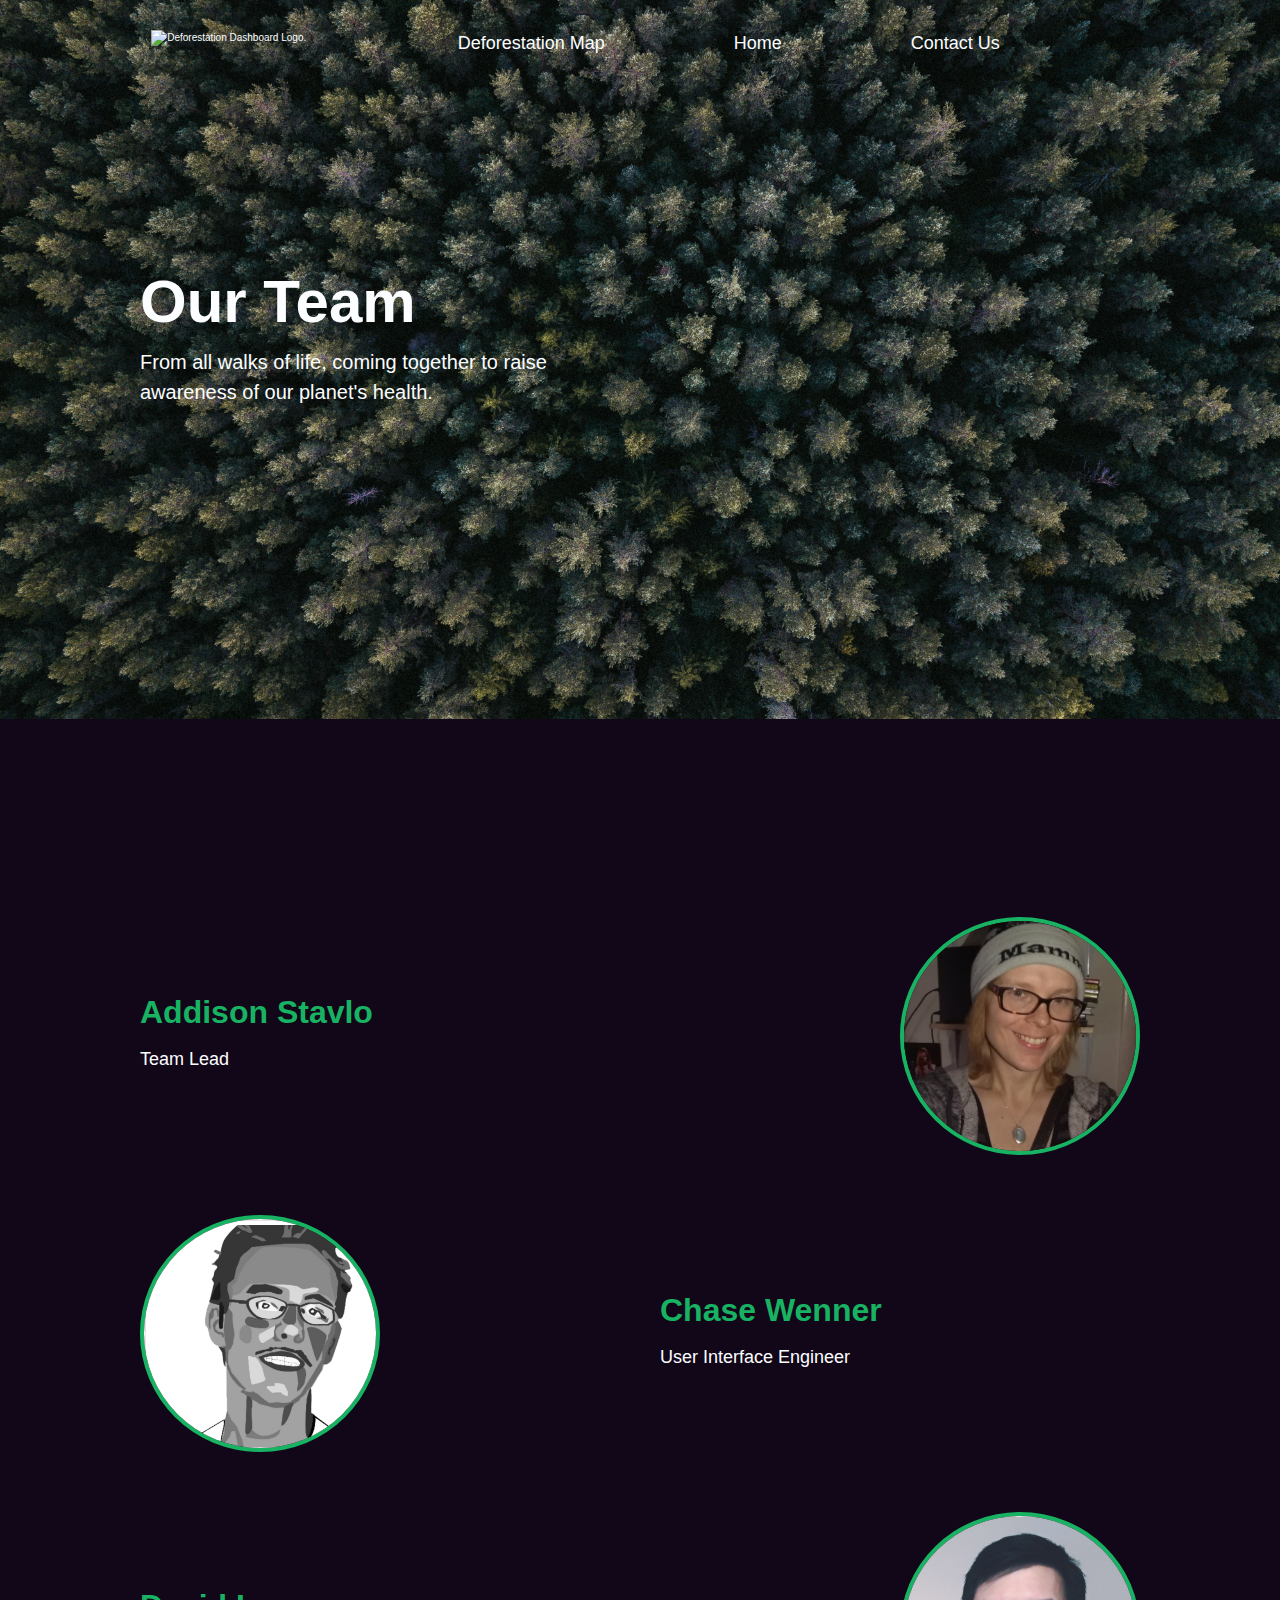
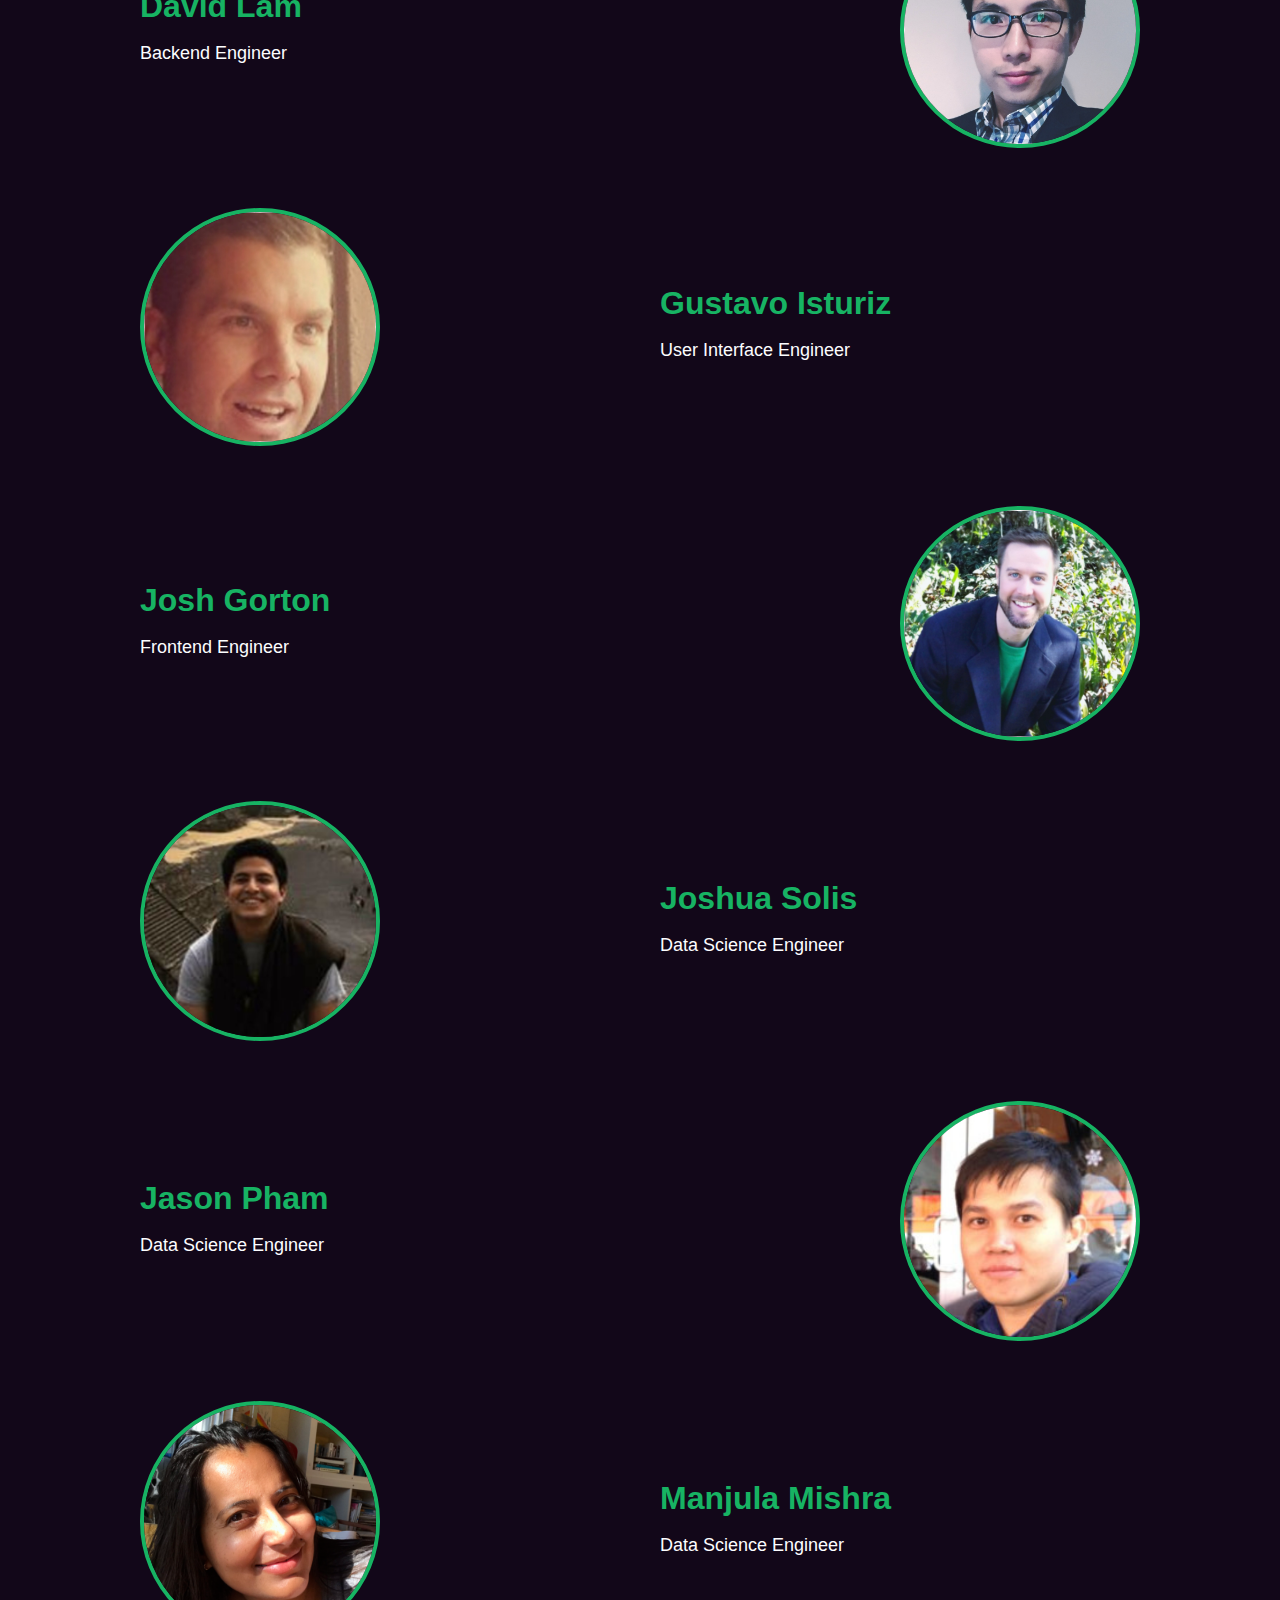
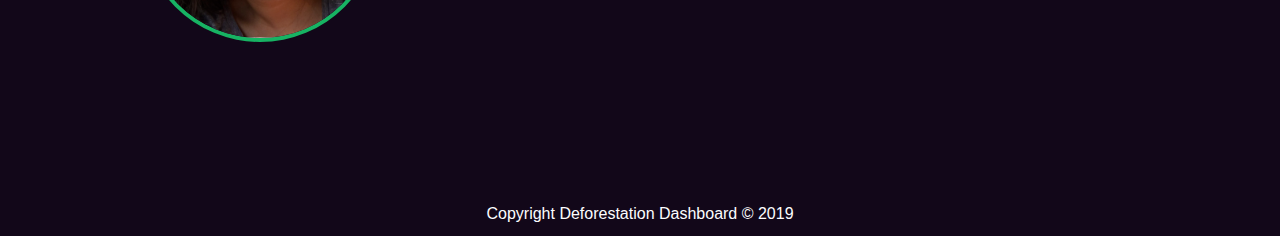
==== commit b40fef2d: "Copyright symbol" ====
--- a/about.html
+++ b/about.html
@@ -165,7 +165,7 @@
         </div>
 
         <footer>
-            <p>Copyright Deforestation Dashboard 2019</p>
+            <p>Copyright Deforestation Dashboard &#169 2019</p>
         </footer>
 
 
--- a/css/index.css
+++ b/css/index.css
@@ -297,17 +297,13 @@
 h4 {
   color: #17B363;
 }
-.body-content {
-  max-width: 1000px;
-  margin: 0 auto;
-}
 .body-content .top-content {
   margin-top: 50px 20px;
 }
 .body-content .left-paragraph {
   display: flex;
   align-items: center;
-  margin: 7rem 0;
+  margin: 20rem 0;
 }
 @media (max-width: 840px) {
   .body-content .left-paragraph {
@@ -323,7 +319,7 @@
   }
 }
 .body-content .left-paragraph .right-icon {
-  margin-right: 15rem;
+  margin-right: 20rem;
 }
 @media (max-width: 840px) {
   .body-content .left-paragraph .right-icon {
@@ -333,7 +329,7 @@
 .body-content .right-paragraph {
   display: flex;
   align-items: center;
-  margin: 7rem 0;
+  margin: 20rem 0;
 }
 @media (max-width: 840px) {
   .body-content .right-paragraph {
@@ -353,14 +349,18 @@
   }
 }
 .body-content .right-paragraph .left-icon {
-  margin-left: 15rem;
+  margin-left: 20rem;
 }
 @media (max-width: 840px) {
   .body-content .right-paragraph .left-icon {
     margin-left: 0;
   }
 }
+.contact {
+  margin-top: 10rem;
+}
 footer p {
+  text-align: center;
   width: 100%;
   margin-top: 10rem;
 }
@@ -572,9 +572,10 @@
     height: 320px;
   }
 }
-.carousel-container .image-carousel h2 {
+.carousel-container .image-carousel h1 {
   display: flex;
   justify-content: center;
+  color: #17B363;
 }
 .carousel-container .image-carousel .inner {
   display: flex;
@@ -637,3 +638,11 @@
   content: '<';
   left: 0;
 }
+.carousel-container .carousel-paragraph {
+  color: #120719;
+  display: flex;
+  flex-direction: column;
+  align-items: center;
+  justify-content: center;
+  margin-top: 5rem;
+}
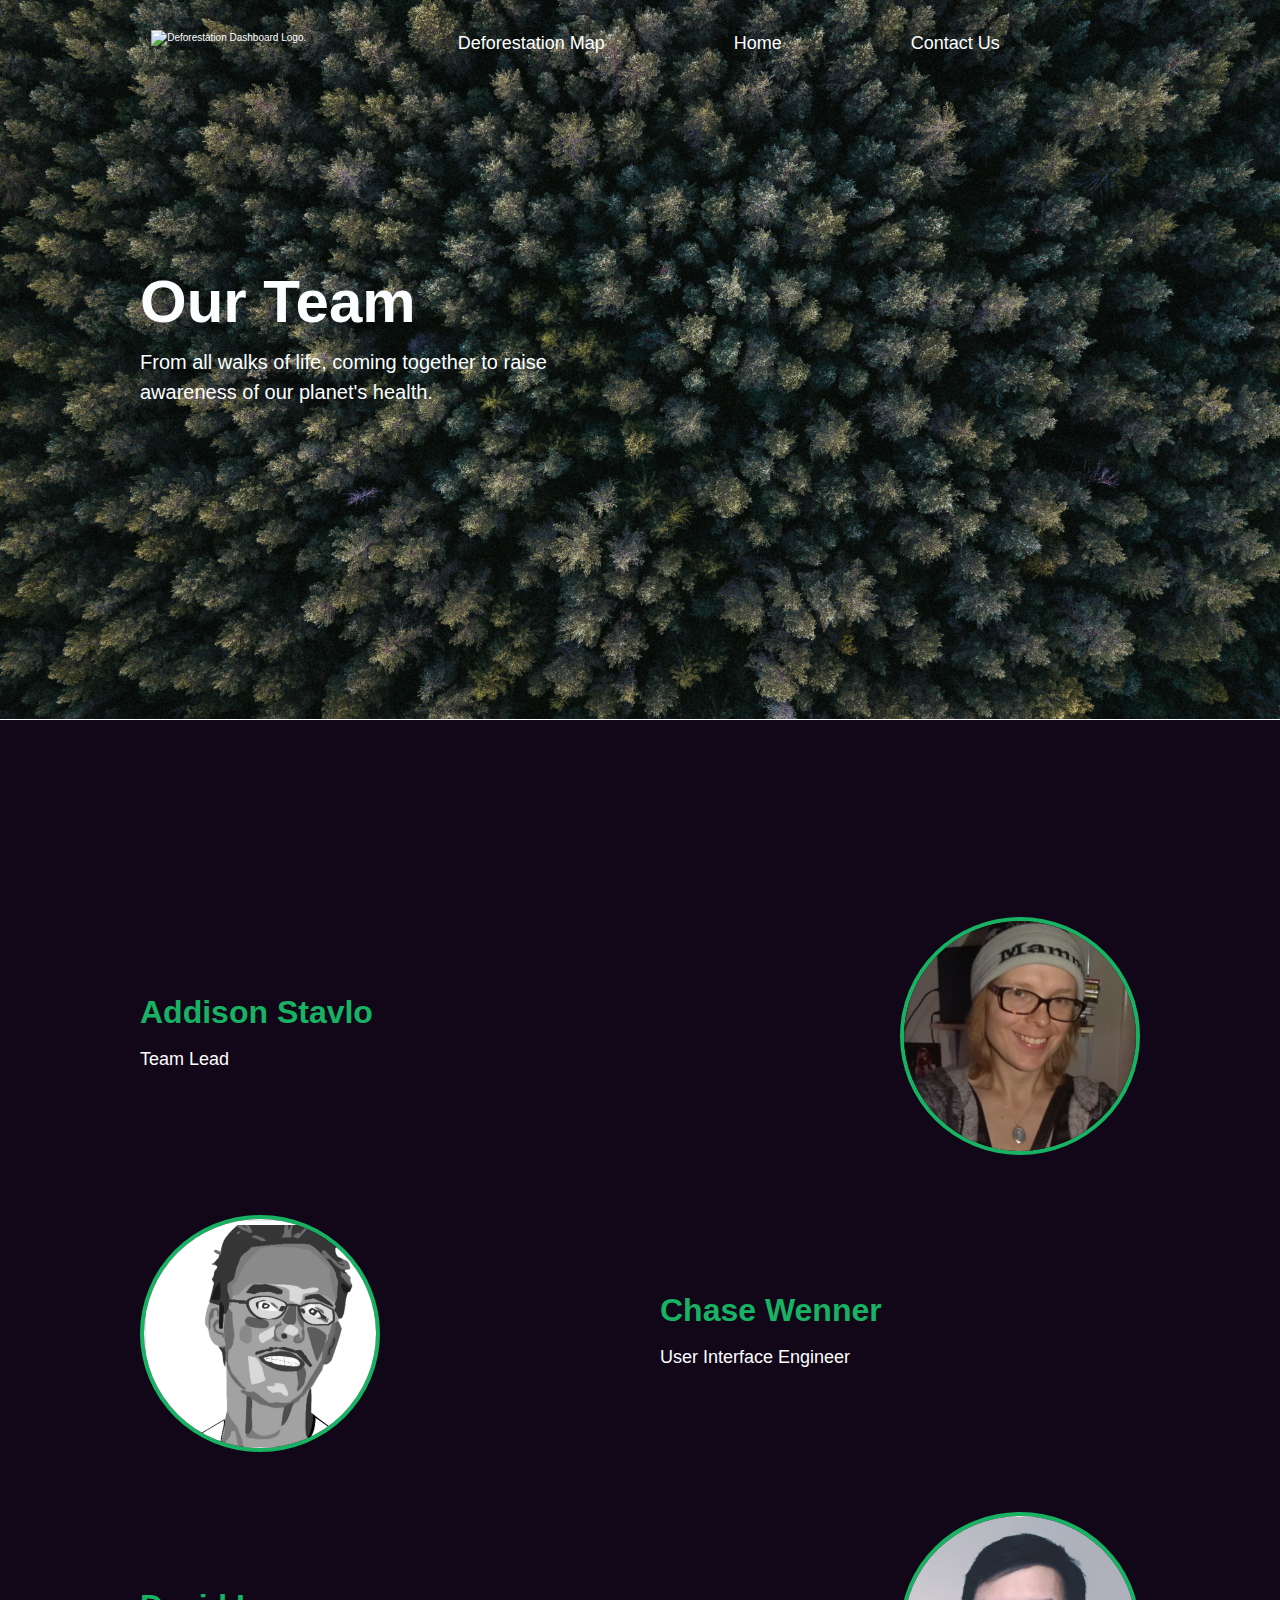
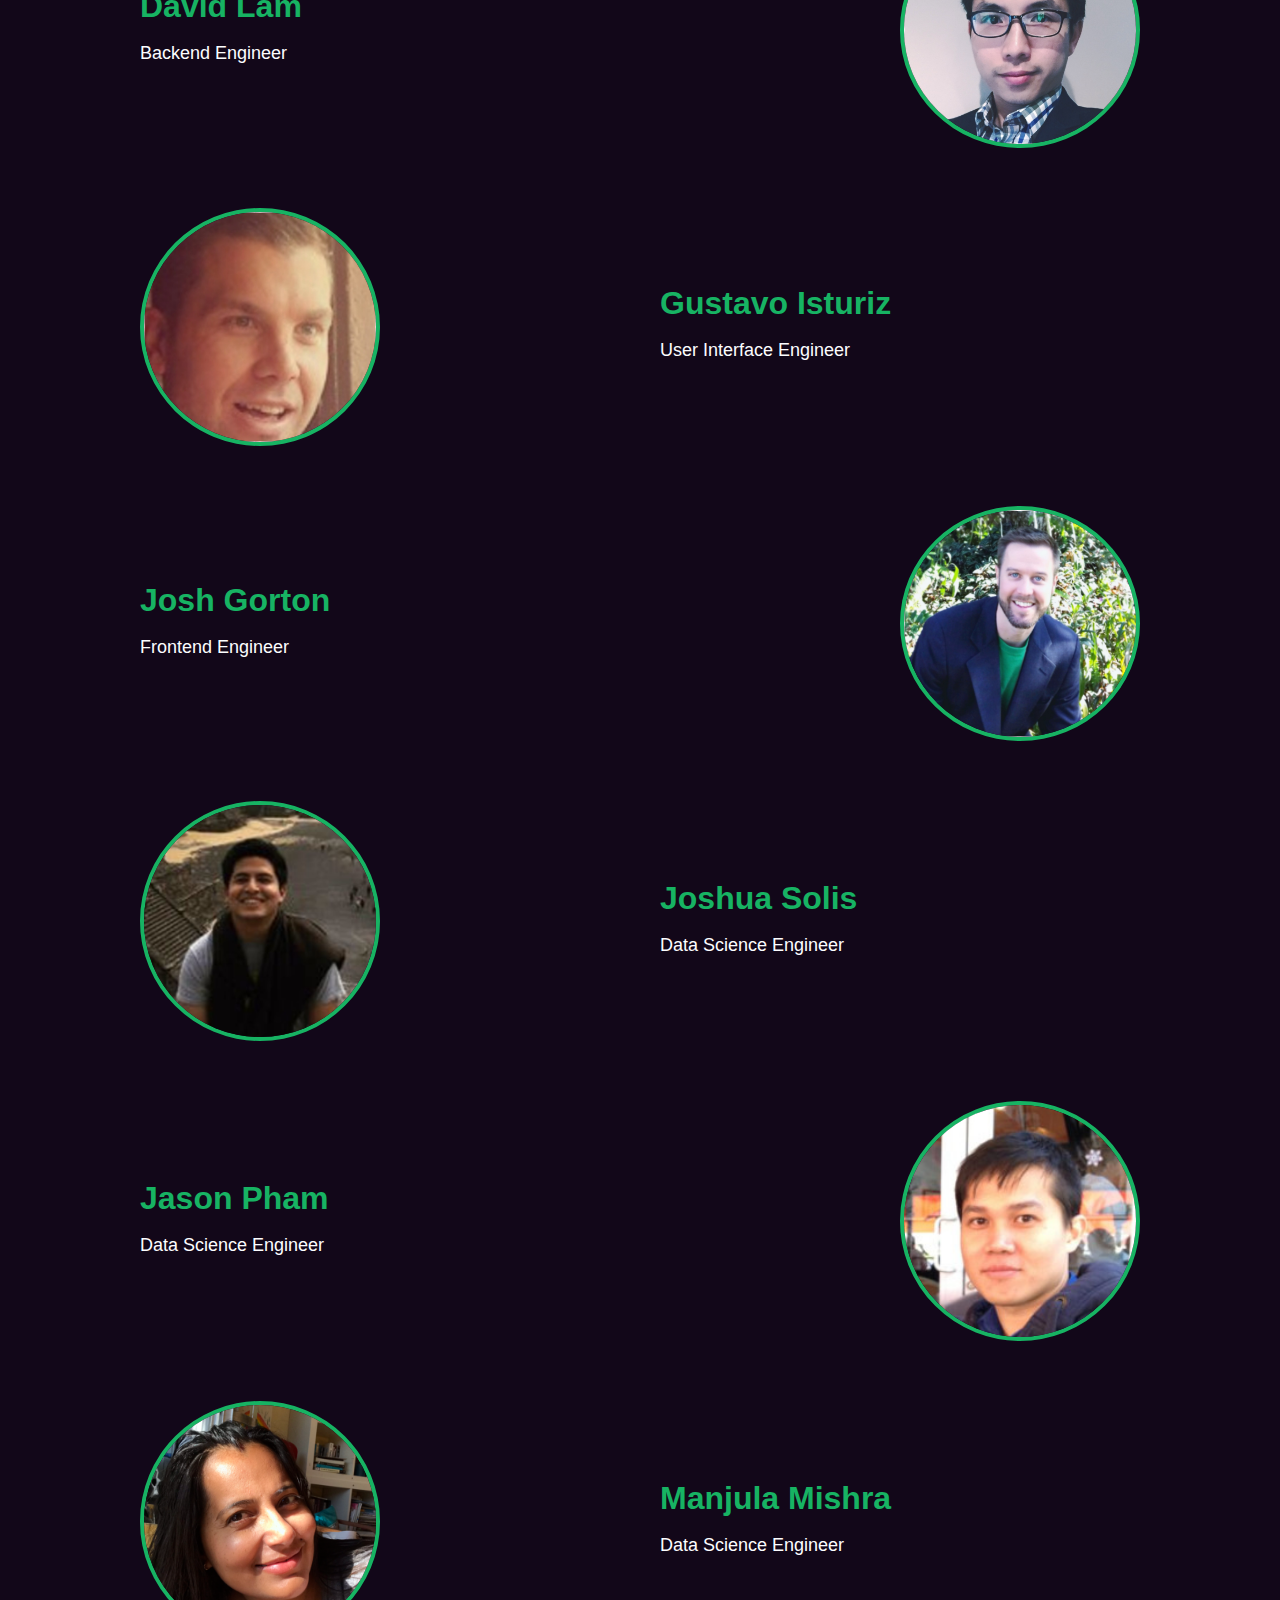
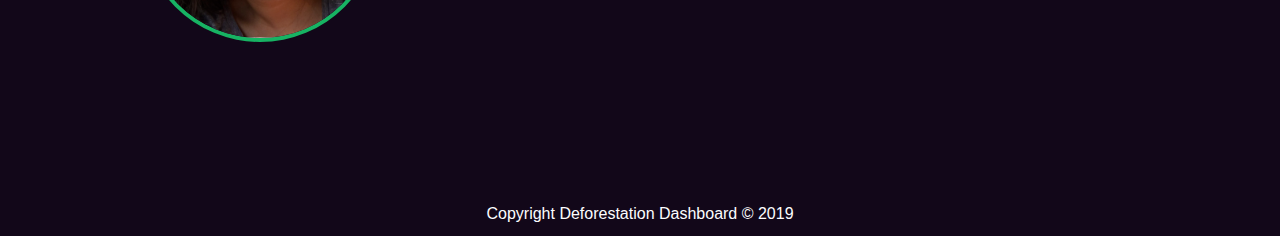
==== commit c511028b: "favicon added" ====
--- a/about.html
+++ b/about.html
@@ -10,6 +10,7 @@
     <!-- Font Awesome -->
     <link rel="stylesheet" href="https://use.fontawesome.com/releases/v5.8.1/css/all.css"
         integrity="sha384-50oBUHEmvpQ+1lW4y57PTFmhCaXp0ML5d60M1M7uH2+nqUivzIebhndOJK28anvf" crossorigin="anonymous" />
+    <link rel="icon" href="./Resources/icon.ico">
 
 </head>
 
--- a/css/index.css
+++ b/css/index.css
@@ -443,6 +443,7 @@
   left: 0;
   width: 100%;
   z-index: -1;
+  border-bottom: 1px solid #FCFDFF;
 }
 .body-content-about {
   padding-top: 20rem;
